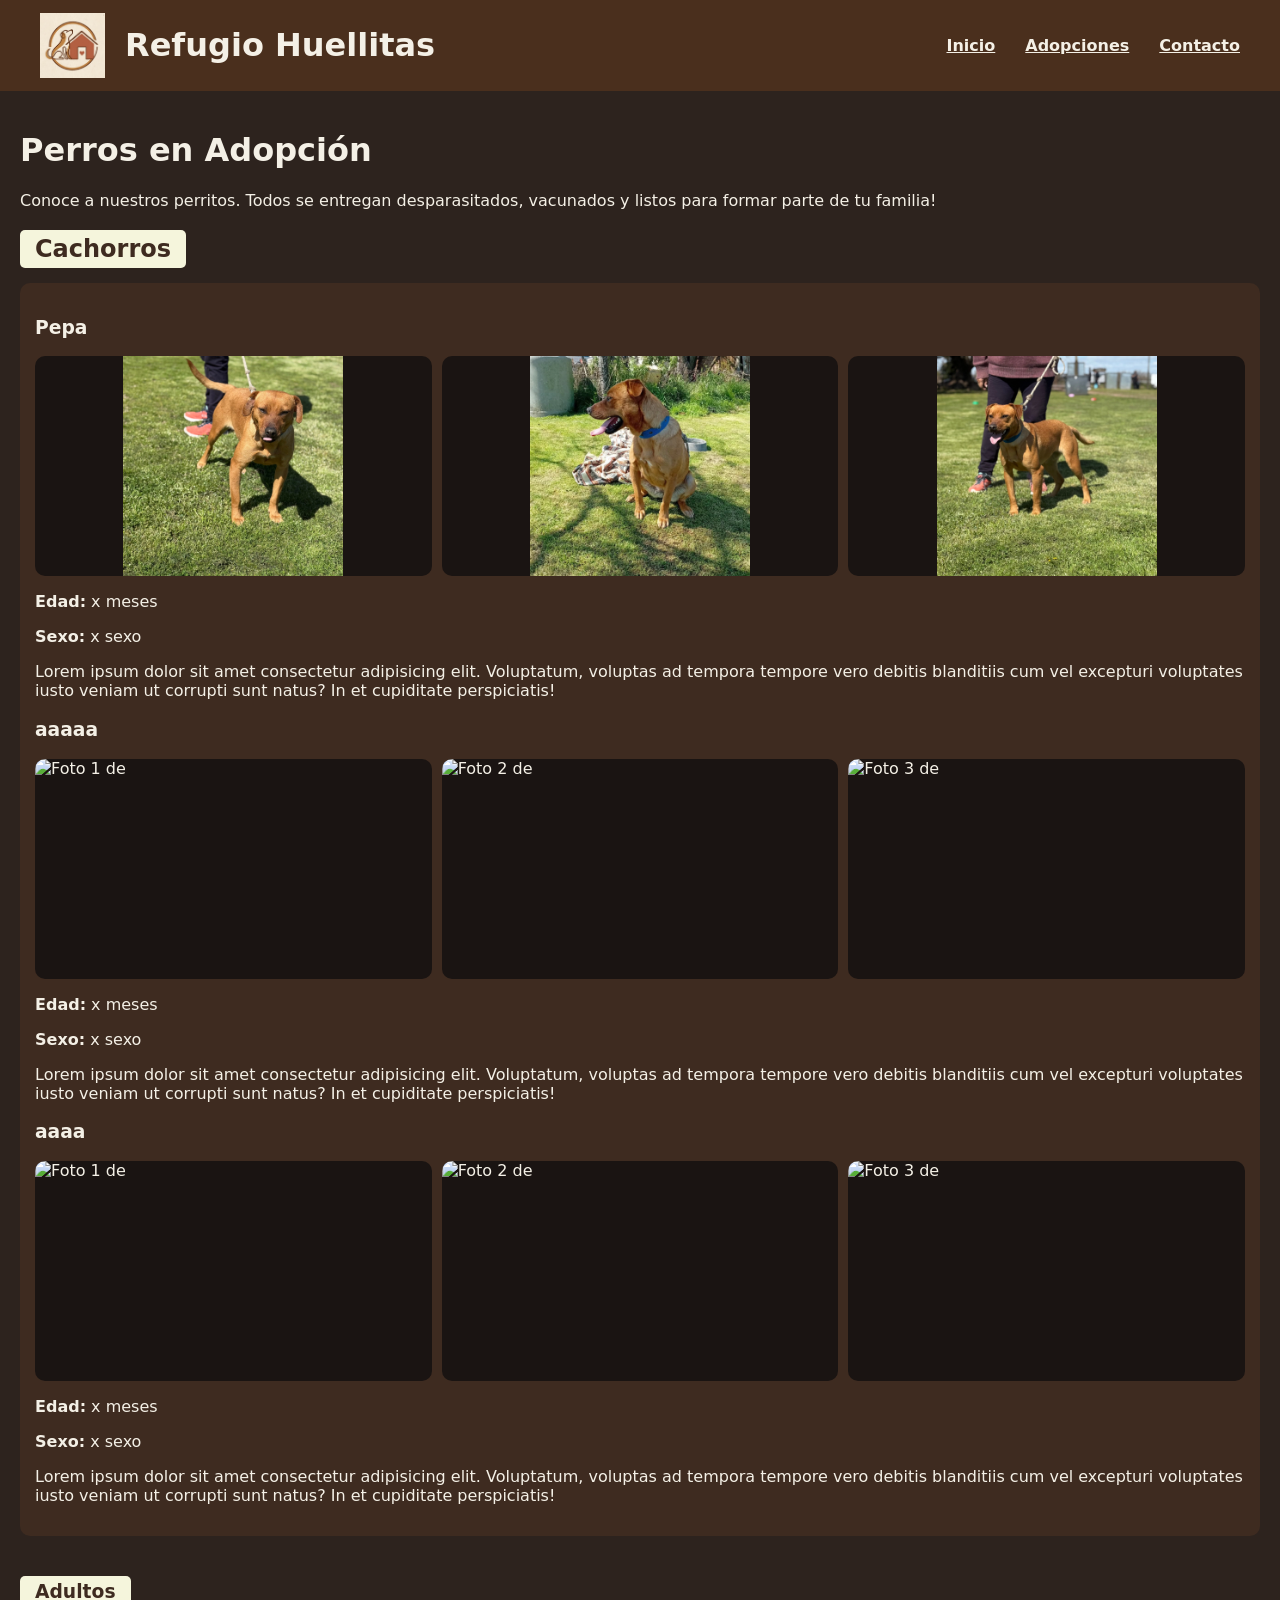
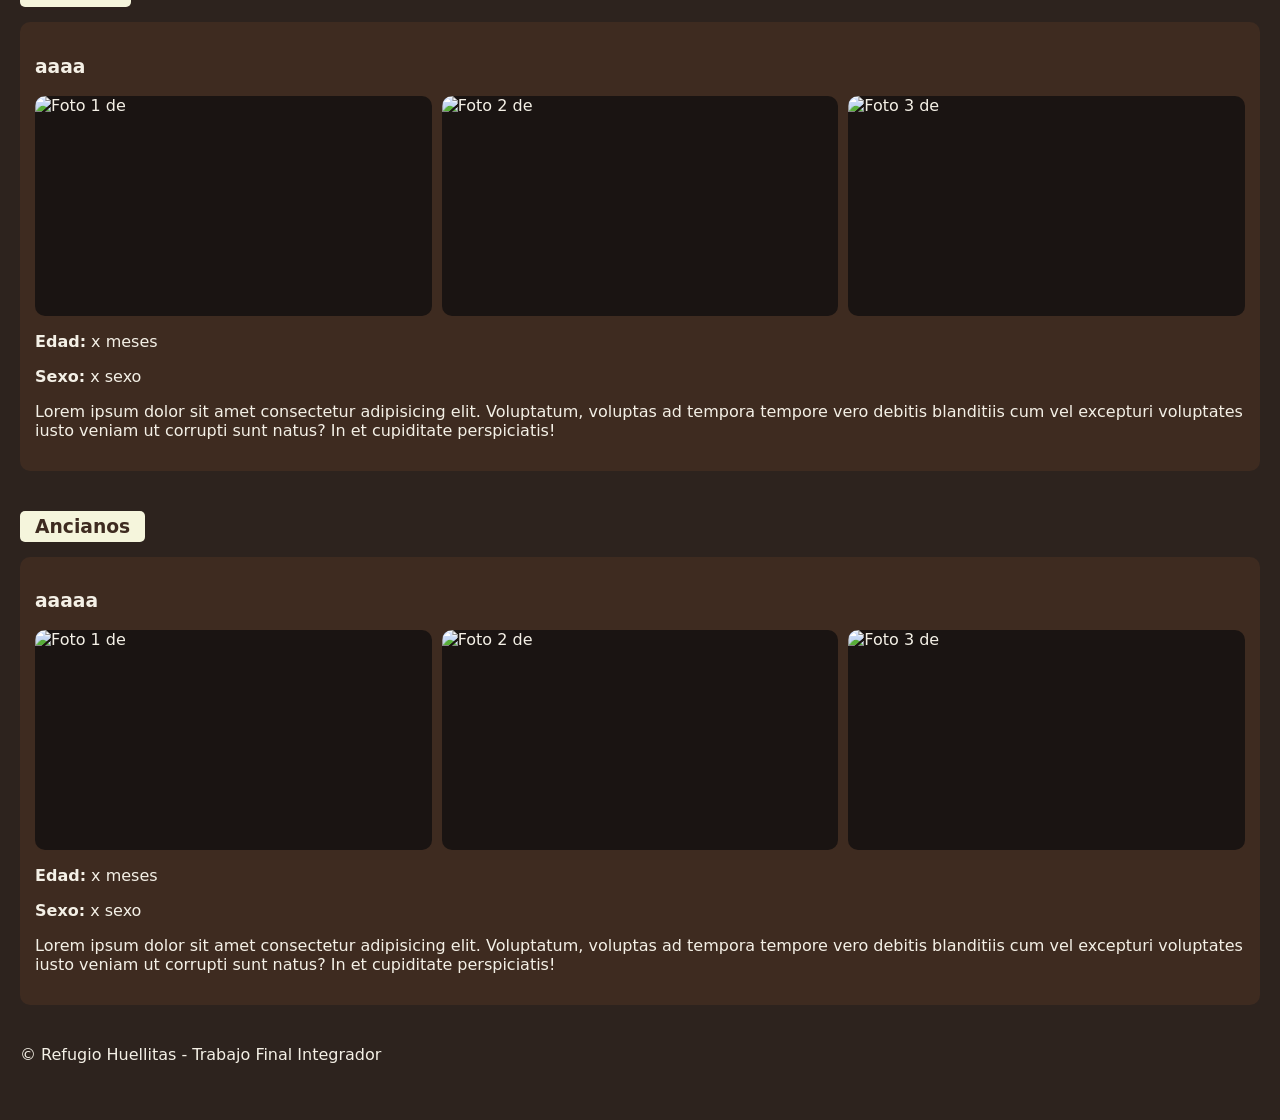
==== adopciones.html @ 2aa2c8d9 "css ajustes css en adopciones" ====
<!DOCTYPE html>
<html lang="es">
<head>
  <meta charset="UTF-8">
  <meta name="viewport" content="width=device-width, initial-scale=1.0">
  <title>Refugio Huellitas - Adopciones</title>
  <link rel="stylesheet" href="CSS/estilos.css">
</head>
<body>

  <header class="header-principal">
    <div class="logo">
      <img src="Imagenes/logo-perro.jpg" alt="" class="logo-img">
      <h1>Refugio Huellitas</h1>
    </div>
    <nav class="menu-navegacion">
      <ul>
        <li><a href="index.html">Inicio</a></li>
        <li><a href="adopciones.html" class="activo">Adopciones</a></li>
        <li><a href="contacto.html">Contacto</a></li>
      </ul>
    </nav>
  </header>
  
  
<main class="contenedor-adopciones">
  <h1>Perros en Adopción</h1>
  <p>Conoce a nuestros perritos. Todos se entregan desparasitados, vacunados y listos para formar parte de tu familia!</p>

    <section class="cat-adopcion">
      <h2 class="titulo-categoria"> Cachorros </h2>
      
      <div class="grilla-perros">
        <article class="columna-card">
          <h3> Pepa </h3>
          <div class="galeria-perro">
            <img src="Imagenes/pepa1.webp" alt="Foto 1 de pepa">
            <img src="Imagenes/pepa2.webp" alt="Foto 2 de pepa">
            <img src="Imagenes/pepa4.webp" alt="Foto 3 de pepa">
          </div>
          <p><strong>Edad:</strong> x meses</p>
          <p><strong>Sexo:</strong> x sexo</p>
          <p>Lorem ipsum dolor sit amet consectetur adipisicing elit. Voluptatum, voluptas ad tempora tempore vero debitis blanditiis cum vel excepturi voluptates iusto veniam ut corrupti sunt natus? In et cupiditate perspiciatis!</p>
        </article>

        <article class="columna-card">
          <h3> aaaaa </h3>
          <div class="galeria-perro">
            <img src="Imagenes/" alt="Foto 1 de ">
            <img src="Imagenes/" alt="Foto 2 de ">
            <img src="Imagenes/" alt="Foto 3 de ">
          </div>
          <p><strong>Edad:</strong> x meses</p>
          <p><strong>Sexo:</strong> x sexo</p>
          <p>Lorem ipsum dolor sit amet consectetur adipisicing elit. Voluptatum, voluptas ad tempora tempore vero debitis blanditiis cum vel excepturi voluptates iusto veniam ut corrupti sunt natus? In et cupiditate perspiciatis!</p>
        </article>

        <article class="columna-card">
          <h3> aaaa </h3>
          <div class="galeria-perro">
            <img src="Imagenes/" alt="Foto 1 de ">
            <img src="Imagenes/" alt="Foto 2 de ">
            <img src="Imagenes/" alt="Foto 3 de ">
          </div>
          <p><strong>Edad:</strong> x meses</p>
          <p><strong>Sexo:</strong> x sexo</p>
          <p>Lorem ipsum dolor sit amet consectetur adipisicing elit. Voluptatum, voluptas ad tempora tempore vero debitis blanditiis cum vel excepturi voluptates iusto veniam ut corrupti sunt natus? In et cupiditate perspiciatis!</p>
        </article>

      
      </div>
    </section>

    <section class="cat-adopcion">
      <h3 class="titulo-categoria"> Adultos </h3>
    
      <div class="grilla-perros">
        <article class="columna-card">
          <h3> aaaa </h3>
          <div class="galeria-perro">
            <img src="Imagenes/" alt="Foto 1 de ">
            <img src="Imagenes/" alt="Foto 2 de ">
            <img src="Imagenes/" alt="Foto 3 de ">
          </div>
          <p><strong>Edad:</strong> x meses</p>
          <p><strong>Sexo:</strong> x sexo</p>
          <p>Lorem ipsum dolor sit amet consectetur adipisicing elit. Voluptatum, voluptas ad tempora tempore vero debitis blanditiis cum vel excepturi voluptates iusto veniam ut corrupti sunt natus? In et cupiditate perspiciatis!</p>
        </article>
    
      </div>
    </section>
      
    <section class="cat-adopcion">
      <h3 class="titulo-categoria"> Ancianos </h3>
      
      <div class="grilla-perros">
      <article class="columna-card">
          <h3> aaaaa </h3>
          <div class="galeria-perro">
            <img src="Imagenes/" alt="Foto 1 de">
            <img src="Imagenes/" alt="Foto 2 de">
            <img src="Imagenes/" alt="Foto 3 de">
          </div>
          <p><strong>Edad:</strong> x meses</p>
          <p><strong>Sexo:</strong> x sexo</p>
          <p>Lorem ipsum dolor sit amet consectetur adipisicing elit. Voluptatum, voluptas ad tempora tempore vero debitis blanditiis cum vel excepturi voluptates iusto veniam ut corrupti sunt natus? In et cupiditate perspiciatis!</p>
        </article>
    
      </div>
    </section>
  </main>
  
  
  <footer>
    <p>&copy; Refugio Huellitas - Trabajo Final Integrador</p>
  </footer>

</body>
</html>
---- CSS/estilos.css ----
body{
    background-color:#2D231E;

    color: #F4F0E6;
    margin: 0;
    padding: 110px 20px 40px 20px;
    font-family: system-ui, -apple-system, BlinkMacSystemFont, 'Segoe UI', Roboto, Oxygen, Ubuntu, Cantarell, 'Open Sans', 'Helvetica Neue', sans-serif
}

.logo h1{
    color: #F4F0E6;
}

.header-principal {
    display: flex;
    justify-content: space-between;
    align-items: center;
    padding: 5px 40px;
    background-color: #4A2F1D;
    position: fixed;
    top: 0;
    left: 0;
    z-index: 1000;
    width: 100%;
    box-sizing: border-box;
}

.menu-navegacion ul{
    list-style: none;
    display: flex;
    gap: 30px;
    margin: 0;
    padding: 0;
}

.menu-navegacion ul li a {
    text-decoration-style: underline;
    color: #F4F0E6;
    font-weight: bold;
}

.logo{
    display: flex;
    align-items: center;
    gap: 20px;
}

.logo-img {
    width: 65px;
    height: 65px;
    object-fit: cover;
}

/* css adopciones */

.cat-adopcion {
    margin-bottom: 40px;
}

.titulo-categoria {
    background-color: beige;
    color: #3E2B20;
    width: fit-content; 
    padding: 5px 15px;
    border-radius: 5px;
    margin-bottom: 15px;
}
/* grilla completa para cada categoria de perros (cachorro, adulto, anciano) */
.grilla-perros {
    flex: auto;
    background-color: #3E2B20;
    padding: 15px;
    border-radius: 10px;
}

/* flexbox para cada section de perros */
.galeria-perro {
    display: flex;
    flex-direction: row; 
    gap: 10px;           
    margin-top: 12px;
    margin-bottom: 12px;  
}
/* ajustes para las imagenes del flexbox*/
.galeria-perro img {
    flex: 1;
    width: 100%;
    height: 220px;          
    object-fit: contain;    
    background-color: #1A1412; 
    border-radius: 10px;
}
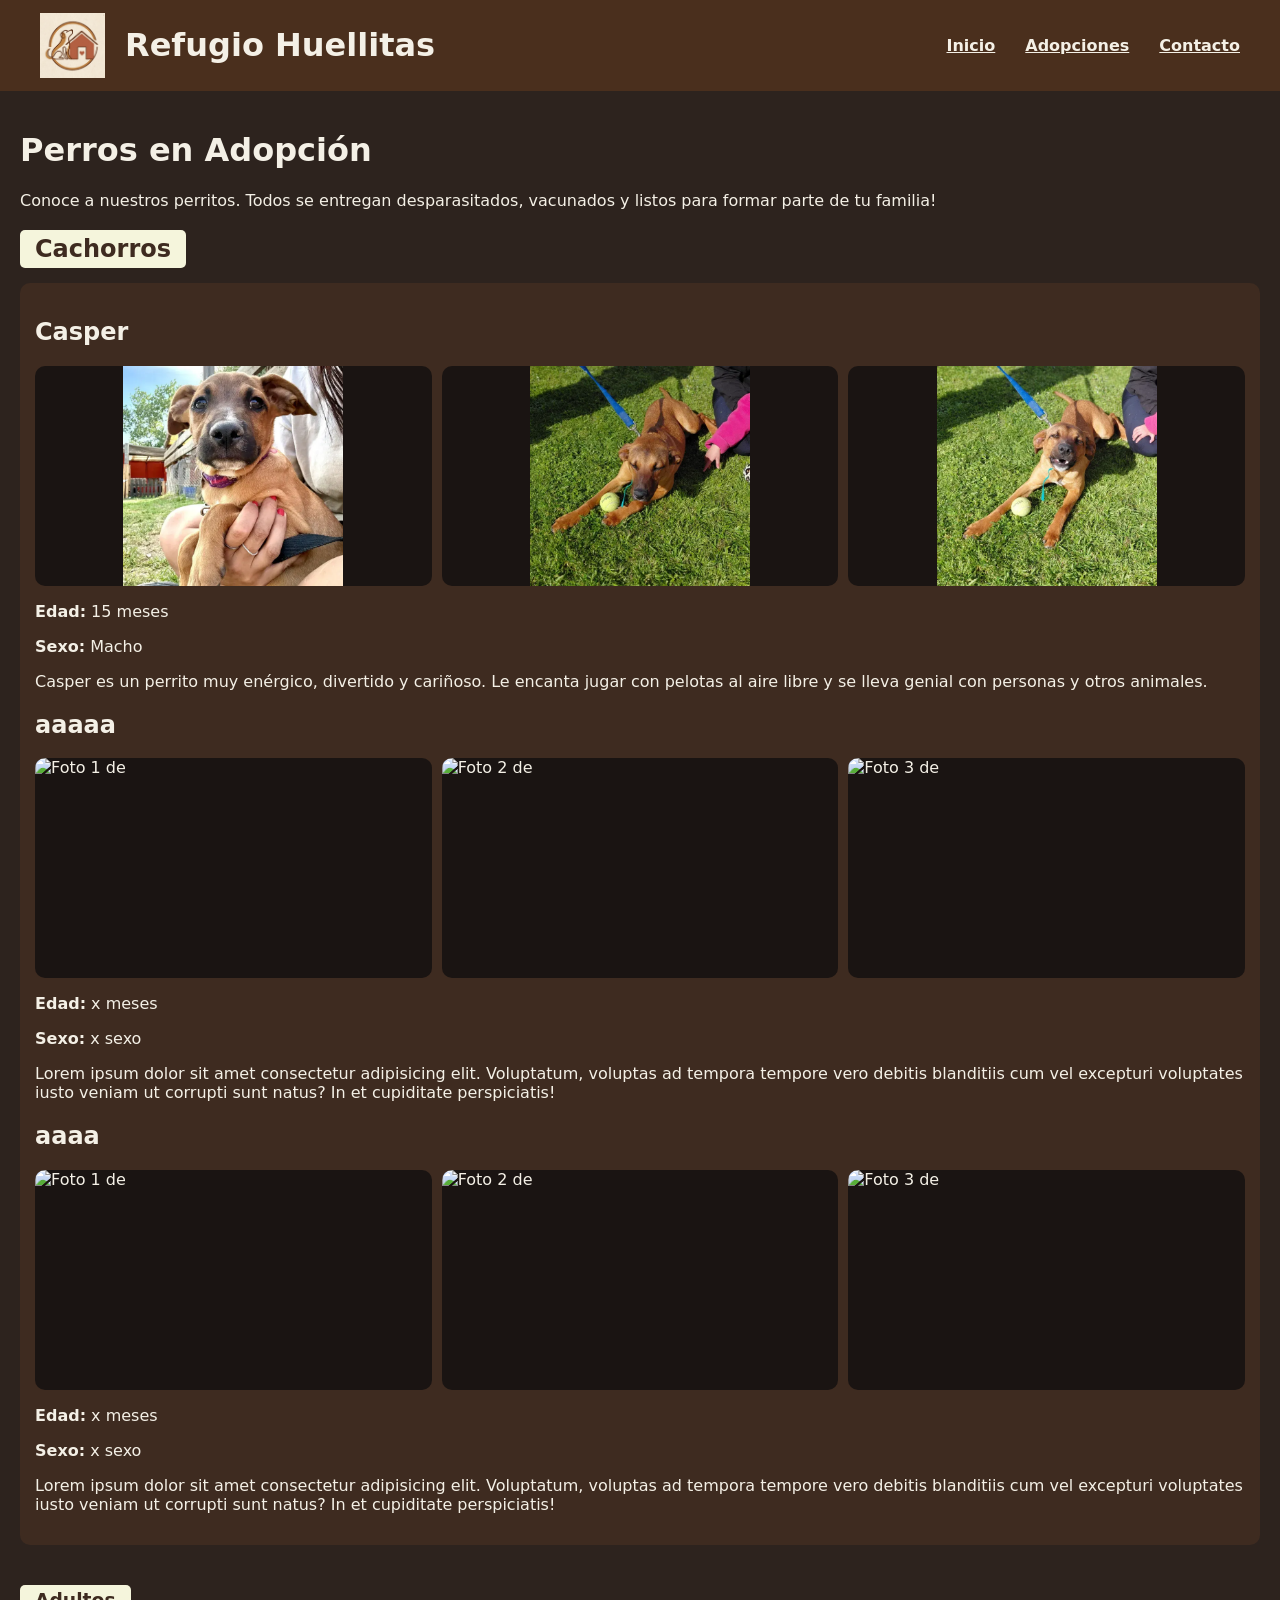
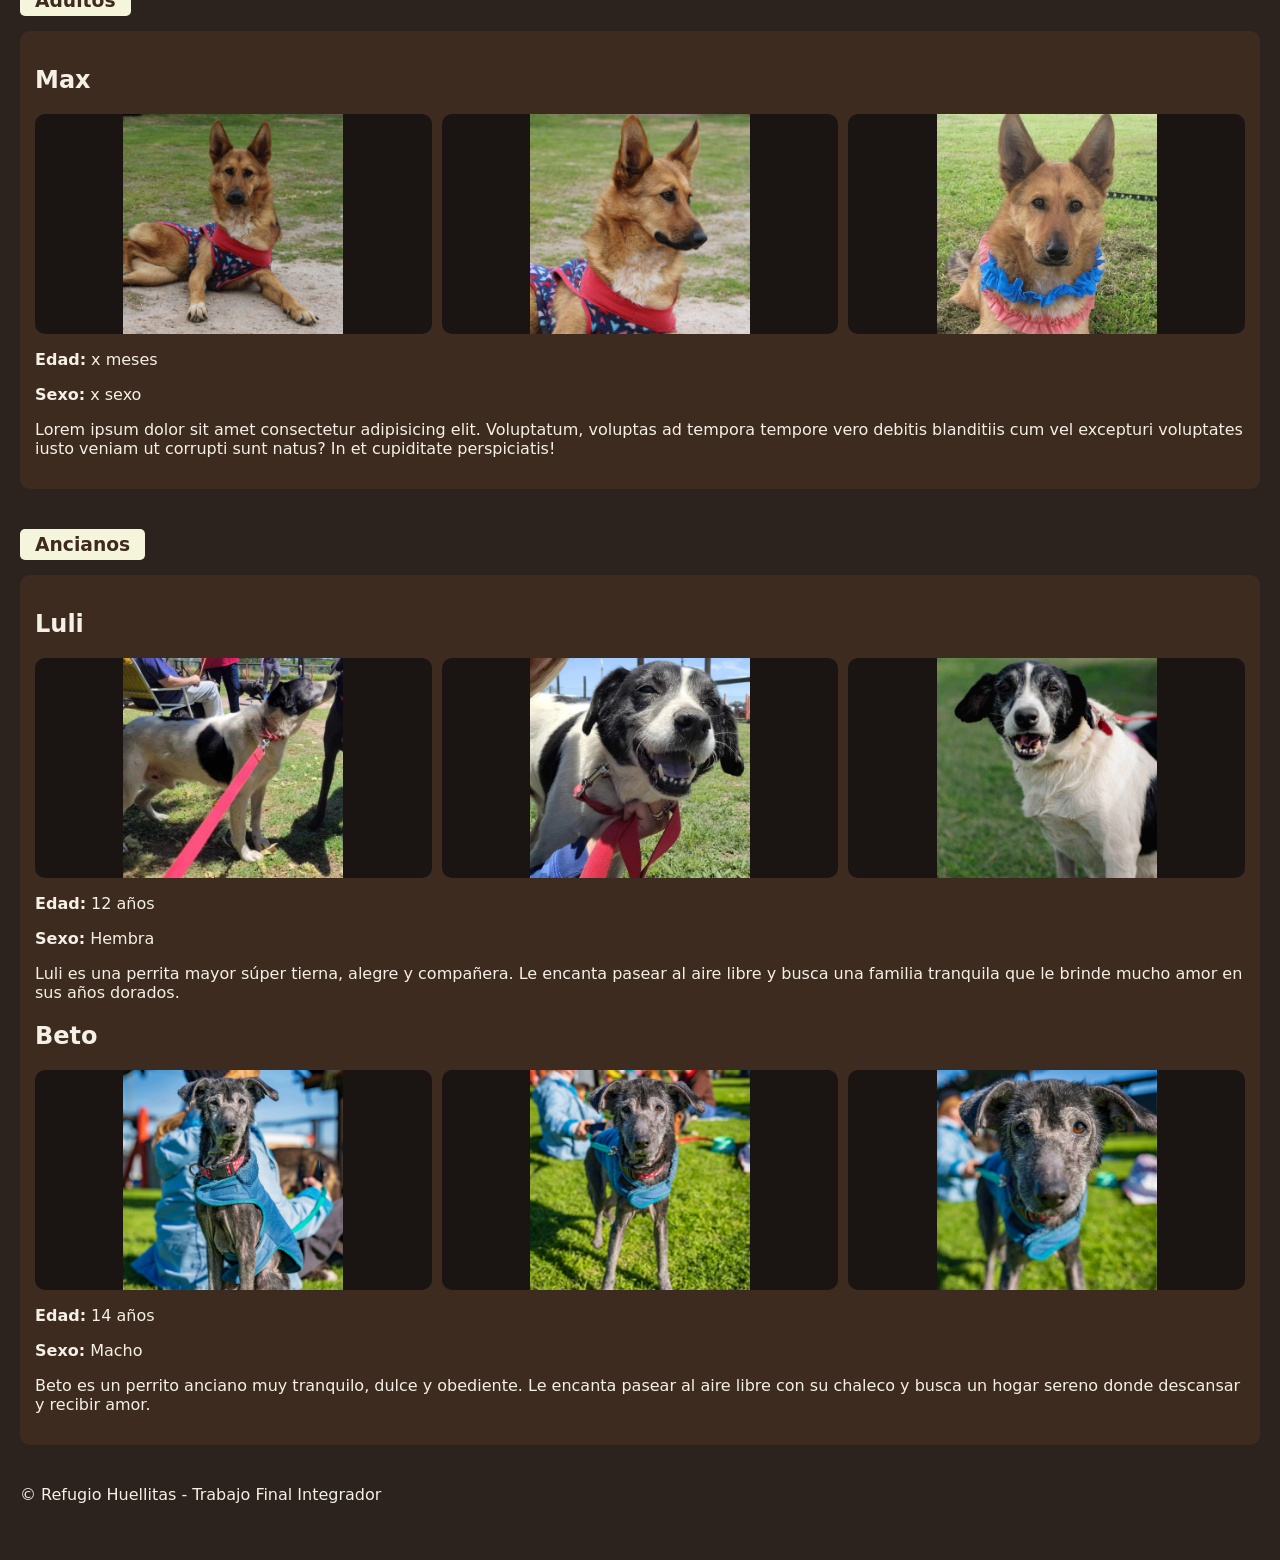
==== commit dd49db42: "adopciones avance en la descripcion de los perritos" ====
--- a/adopciones.html
+++ b/adopciones.html
@@ -32,19 +32,19 @@
       
       <div class="grilla-perros">
         <article class="columna-card">
-          <h3> Pepa </h3>
+          <h2> Casper </h2>
           <div class="galeria-perro">
-            <img src="Imagenes/pepa1.webp" alt="Foto 1 de pepa">
-            <img src="Imagenes/pepa2.webp" alt="Foto 2 de pepa">
-            <img src="Imagenes/pepa4.webp" alt="Foto 3 de pepa">
+            <img src="Imagenes/casper3.webp" alt="Foto 1 de casper">
+            <img src="Imagenes/casper2.webp" alt="Foto 2 de casper">
+            <img src="Imagenes/casper1.webp" alt="Foto 3 de casper">
           </div>
-          <p><strong>Edad:</strong> x meses</p>
-          <p><strong>Sexo:</strong> x sexo</p>
-          <p>Lorem ipsum dolor sit amet consectetur adipisicing elit. Voluptatum, voluptas ad tempora tempore vero debitis blanditiis cum vel excepturi voluptates iusto veniam ut corrupti sunt natus? In et cupiditate perspiciatis!</p>
+          <p><strong>Edad:</strong> 15 meses </p>
+          <p><strong>Sexo:</strong> Macho </p>
+          <p>Casper es un perrito muy enérgico, divertido y cariñoso. Le encanta jugar con pelotas al aire libre y se lleva genial con personas y otros animales.</p>
         </article>
 
         <article class="columna-card">
-          <h3> aaaaa </h3>
+          <h2> aaaaa </h2>
           <div class="galeria-perro">
             <img src="Imagenes/" alt="Foto 1 de ">
             <img src="Imagenes/" alt="Foto 2 de ">
@@ -56,7 +56,7 @@
         </article>
 
         <article class="columna-card">
-          <h3> aaaa </h3>
+          <h2> aaaa </h2>
           <div class="galeria-perro">
             <img src="Imagenes/" alt="Foto 1 de ">
             <img src="Imagenes/" alt="Foto 2 de ">
@@ -76,11 +76,11 @@
     
       <div class="grilla-perros">
         <article class="columna-card">
-          <h3> aaaa </h3>
+          <h2> Max </h2>
           <div class="galeria-perro">
-            <img src="Imagenes/" alt="Foto 1 de ">
-            <img src="Imagenes/" alt="Foto 2 de ">
-            <img src="Imagenes/" alt="Foto 3 de ">
+            <img src="Imagenes/max1.webp" alt="Foto 1 de max ">
+            <img src="Imagenes/max2.webp" alt="Foto 2 de max ">
+            <img src="Imagenes/max3.webp" alt="Foto 3 de max">
           </div>
           <p><strong>Edad:</strong> x meses</p>
           <p><strong>Sexo:</strong> x sexo</p>
@@ -94,17 +94,32 @@
       <h3 class="titulo-categoria"> Ancianos </h3>
       
       <div class="grilla-perros">
-      <article class="columna-card">
-          <h3> aaaaa </h3>
+      
+        <article class="columna-card">
+          <h2> Luli </h2>
           <div class="galeria-perro">
-            <img src="Imagenes/" alt="Foto 1 de">
-            <img src="Imagenes/" alt="Foto 2 de">
-            <img src="Imagenes/" alt="Foto 3 de">
+            <img src="Imagenes/luli1.webp" alt="Foto 1 de luli">
+            <img src="Imagenes/luli2.webp" alt="Foto 2 de luli">
+            <img src="Imagenes/luli3.webp" alt="Foto 3 de luli">
           </div>
-          <p><strong>Edad:</strong> x meses</p>
-          <p><strong>Sexo:</strong> x sexo</p>
-          <p>Lorem ipsum dolor sit amet consectetur adipisicing elit. Voluptatum, voluptas ad tempora tempore vero debitis blanditiis cum vel excepturi voluptates iusto veniam ut corrupti sunt natus? In et cupiditate perspiciatis!</p>
+          <p><strong>Edad:</strong> 12 años</p>
+          <p><strong>Sexo:</strong> Hembra</p>
+          <p>Luli es una perrita mayor súper tierna, alegre y compañera. Le encanta pasear al aire libre y busca una familia tranquila que le brinde mucho amor en sus años dorados.</p>
         </article>
+      
+        <article class="columna-card">
+          <h2> Beto </h2>
+          <div class="galeria-perro">
+            <img src="Imagenes/beto1.webp" alt="Foto 1 de beto">
+            <img src="Imagenes/beto2.webp" alt="Foto 2 de beto">
+            <img src="Imagenes/beto3.webp" alt="Foto 3 de beto">
+          </div>
+          <p><strong>Edad:</strong> 14 años</p>
+          <p><strong>Sexo:</strong> Macho</p>
+          <p>Beto es un perrito anciano muy tranquilo, dulce y obediente. Le encanta pasear al aire libre con su chaleco y busca un hogar sereno donde descansar y recibir amor.</p>
+        </article>
+
+        
     
       </div>
     </section>
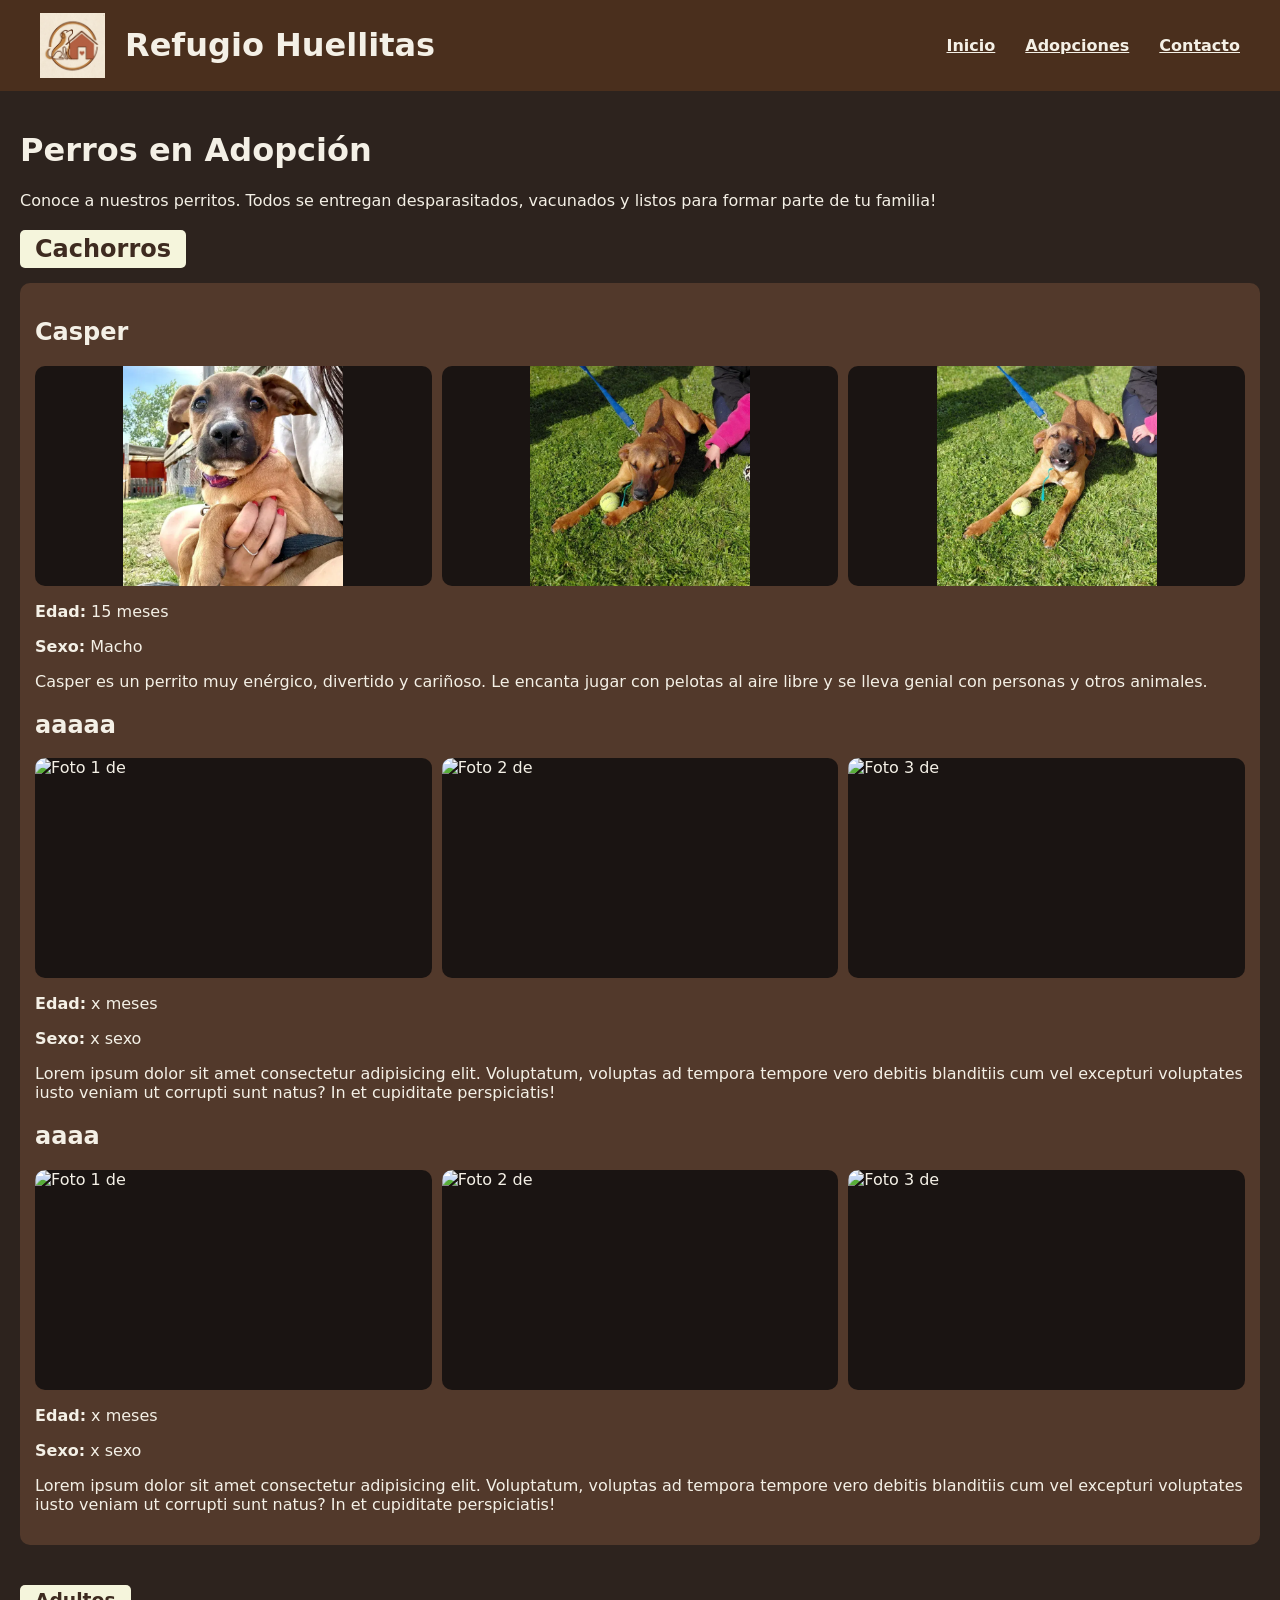
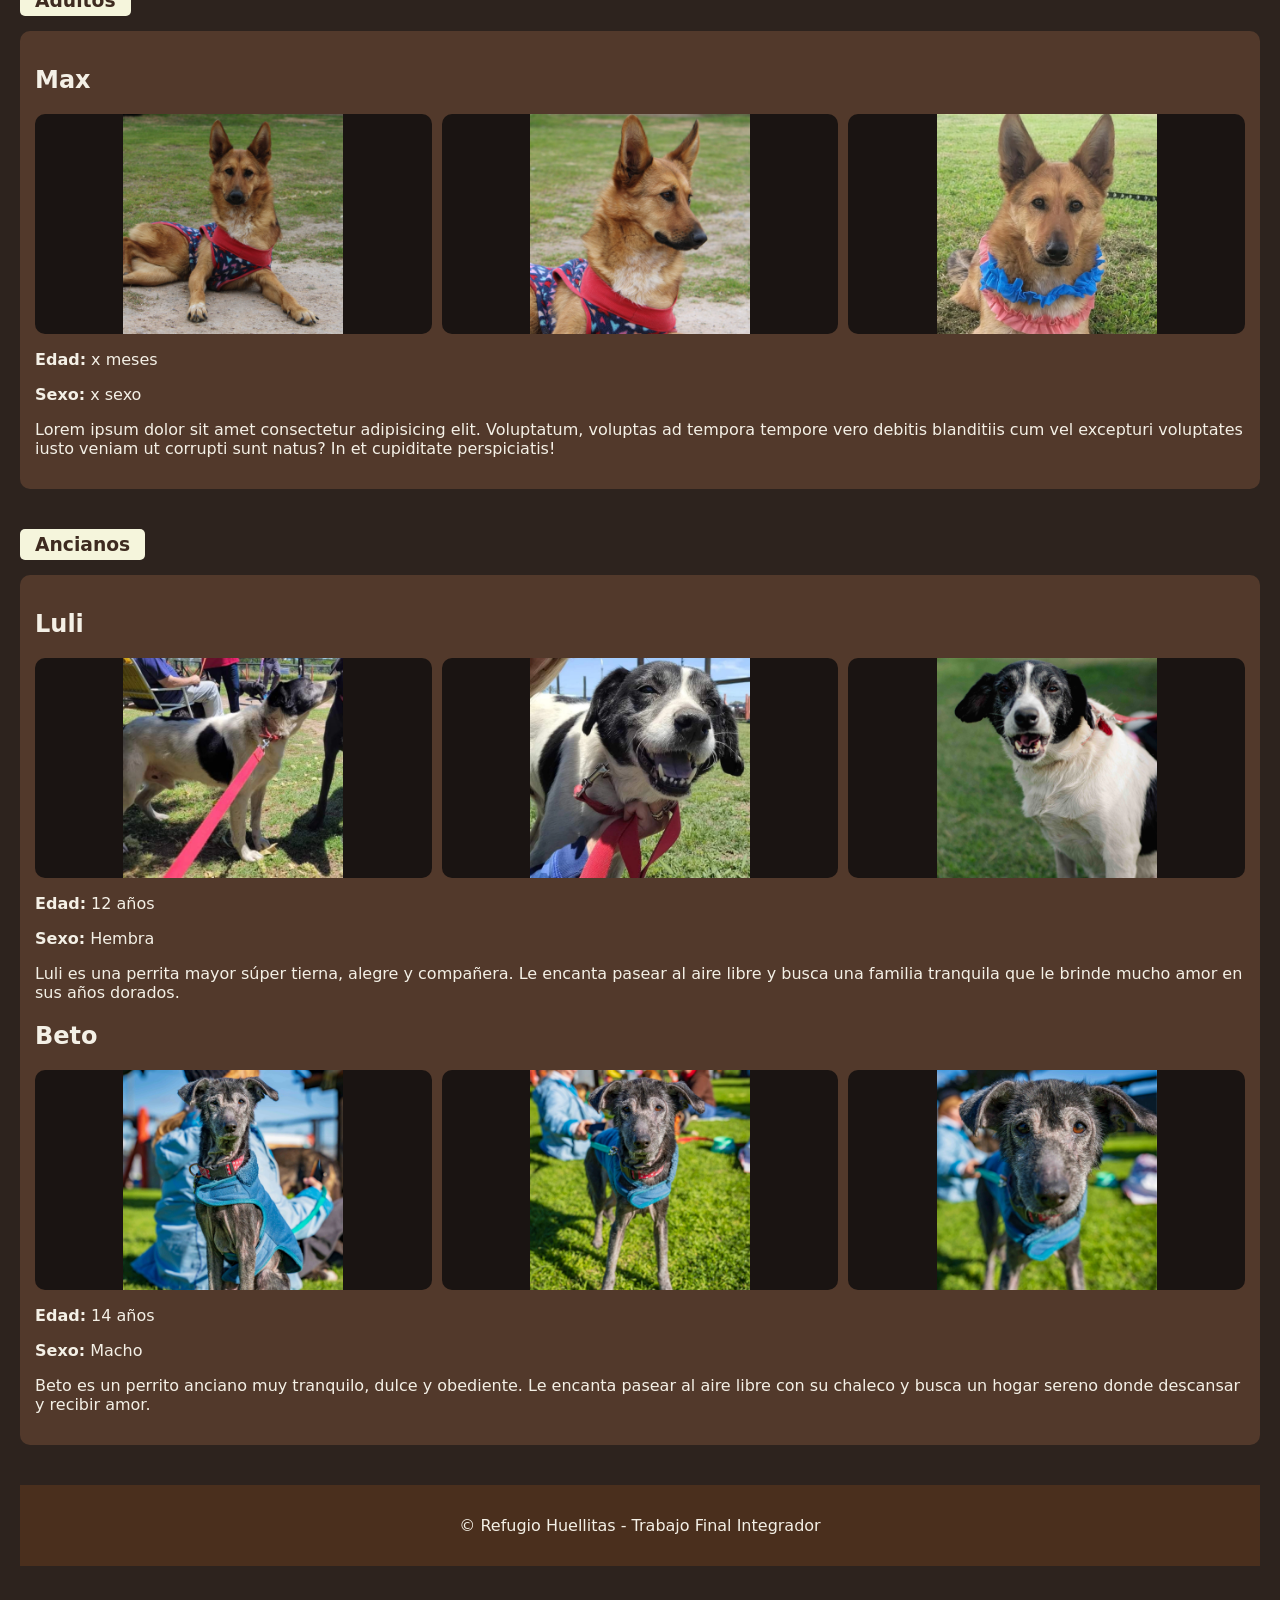
==== commit 27cb1663: "." ====
--- a/adopciones.html
+++ b/adopciones.html
@@ -23,7 +23,7 @@
   </header>
   
   
-<main class="contenedor-adopciones">
+<main class="contenido-principal">
   <h1>Perros en Adopción</h1>
   <p>Conoce a nuestros perritos. Todos se entregan desparasitados, vacunados y listos para formar parte de tu familia!</p>
 
--- a/CSS/estilos.css
+++ b/CSS/estilos.css
@@ -68,7 +68,7 @@
 /* grilla completa para cada categoria de perros (cachorro, adulto, anciano) */
 .grilla-perros {
     flex: auto;
-    background-color: #3E2B20;
+    background-color: #52392b;
     padding: 15px;
     border-radius: 10px;
 }
@@ -89,4 +89,104 @@
     object-fit: contain;    
     background-color: #1A1412; 
     border-radius: 10px;
-}+}
+
+/* carrusel de imagenes /////////////////////////////////////// */
+.seccion-carrusel {
+    text-align: center;
+    margin-top: 100px;
+}
+
+.carrusel-contenedor {
+    max-width: 650px;
+    height: 400px;
+    margin: 20px auto;
+    border-radius: 12px;
+    overflow: hidden;
+}
+
+.carrusel-contenedor img {
+    width: 100%;
+    height: 100%;
+    object-fit: cover;
+}
+
+.botones-carrusel {
+    text-align: center;
+}
+
+.btn-carrusel {
+    background-color: #C8905B;
+    color: #4A2F1D;
+    border: 3px solid #4A2F1D;
+    padding: 8px 20px;
+    font-weight: bold;
+}
+
+.btn-carrusel:hover {
+    background-color: #F4F0E6;
+}
+
+/* seccion bienvenida y descripcion del refugio ////////////////////// */
+.bienvenida h2 {
+    text-align: center;
+    color: #F4F0E6;
+    font-size: 3rem;
+    margin-bottom: 15px;
+}
+
+.bienvenida p {
+    background-color: #52392b;
+    text-align: center;
+    border-radius: 10px;
+    padding: 80px 150px;
+    max-width: 650px;
+    margin: 0 auto;
+    
+    font-size: 1.3rem;           
+    line-height: 1.6;              
+    font-weight: 500;
+}
+
+/* css de la seccion ayuda(adopta, sona, se voluntario) */
+
+.seccion-ayuda {
+    text-align: center;
+    margin: 100px;
+
+}
+
+.seccion-ayuda h2 {
+    margin-bottom: 100px;
+}
+
+.grilla-ayuda {
+  display: flex;
+    gap: 25px;
+    flex-wrap: wrap;
+}
+
+.card-ayuda {
+    flex: 1 1;
+    background-color: #3E2B20;
+    padding: 20px;
+    border-radius: 10px;
+    box-sizing: border-box; 
+    display: flex;
+    flex-direction: column;
+}
+
+.card-ayuda h3 {
+    margin-top: 0;
+    font-size: 1.3rem; 
+}
+
+/* footer del mismo color que el header para dar una mejor estetica visual */
+footer {
+    background-color: #4A2F1D; 
+    color: #F4F0E6;          
+    text-align: center;
+    padding: 15px 20px;
+    margin-top: 40px;       
+    box-sizing: border-box;
+}
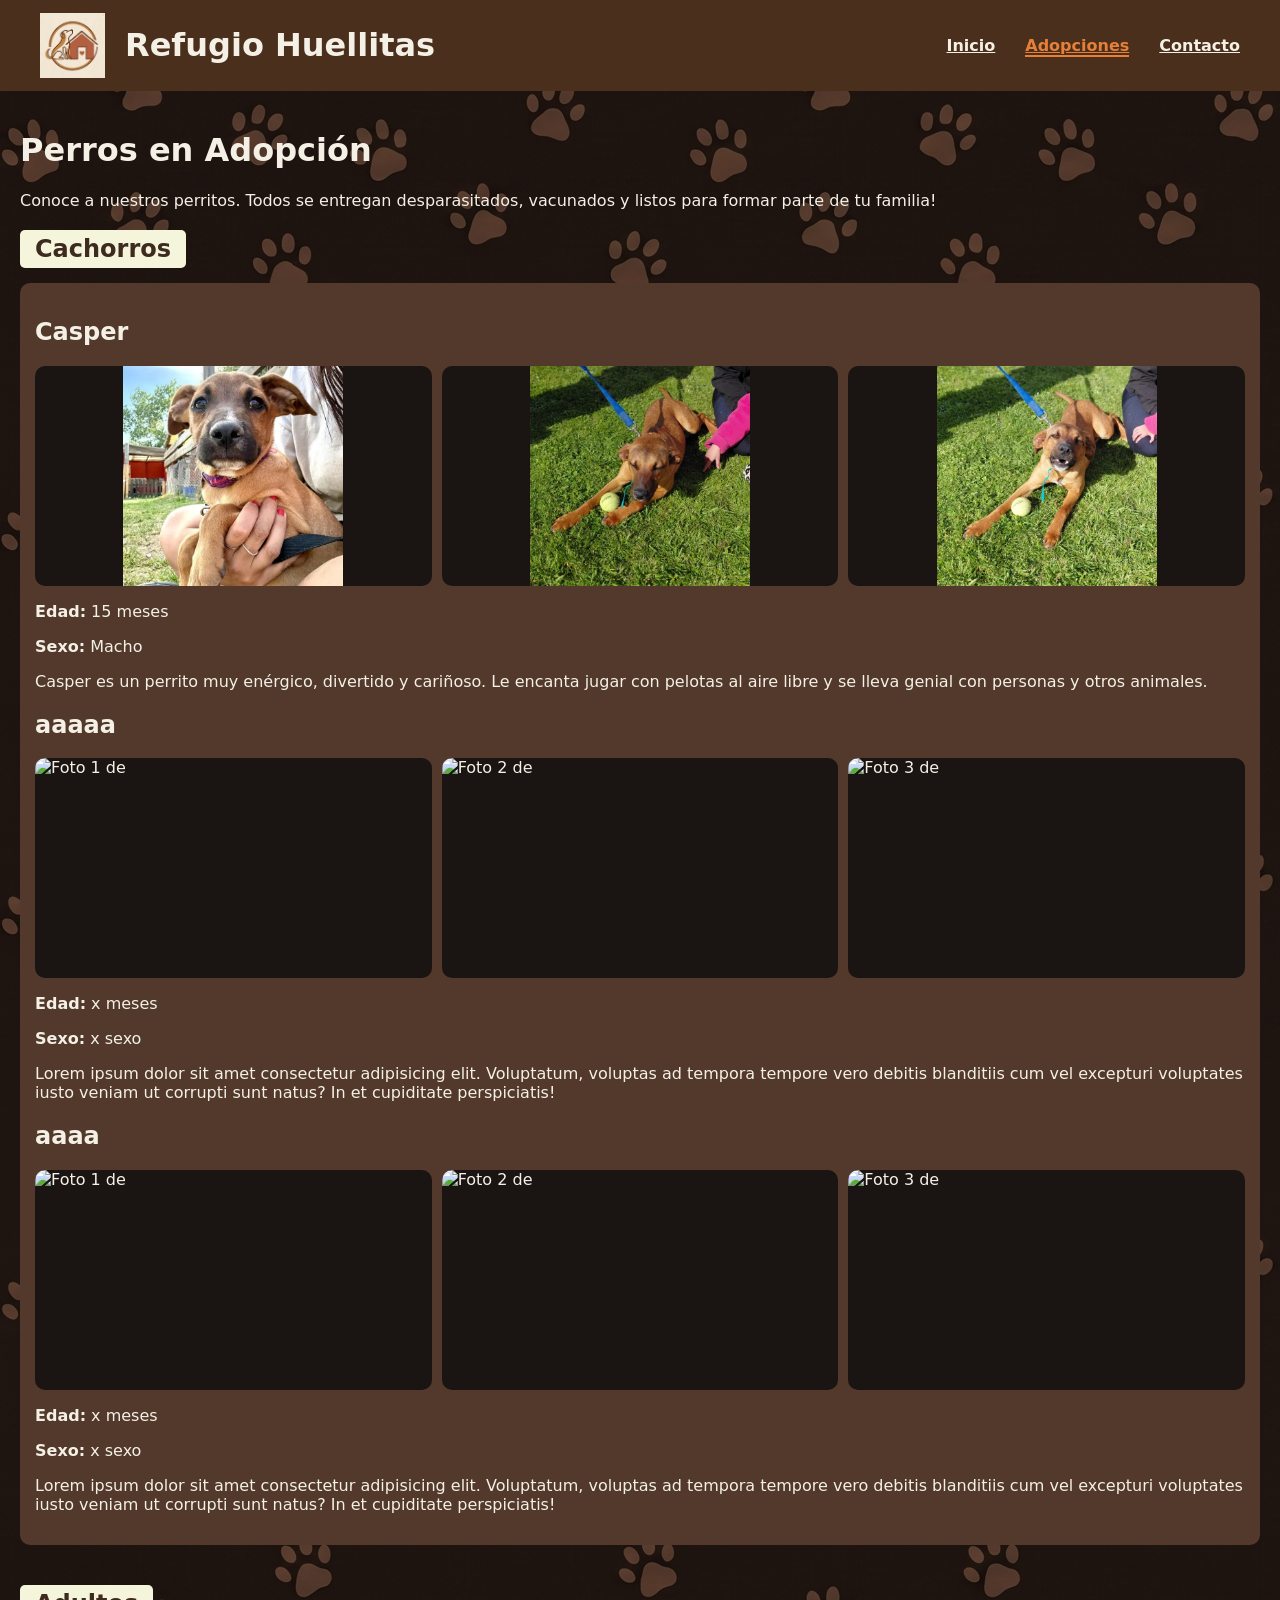
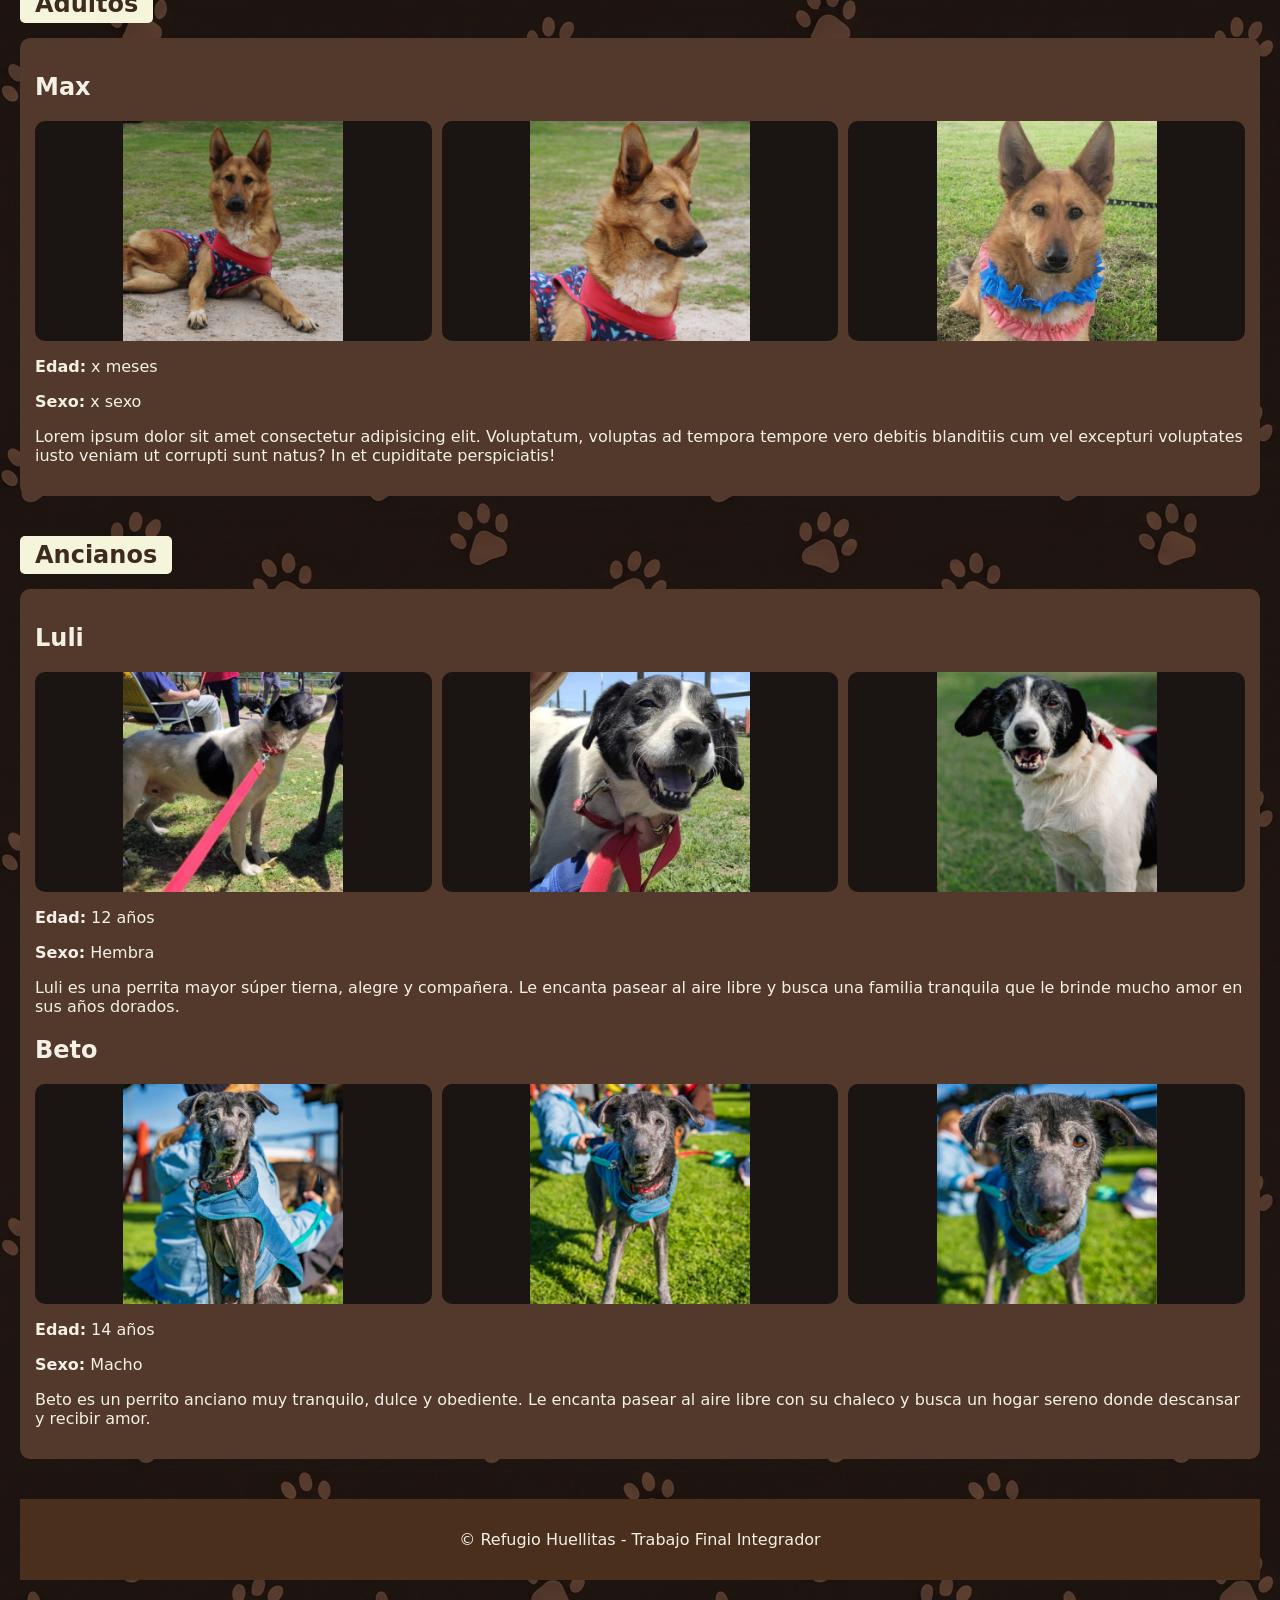
==== commit 3ae1deab: "Correciones Hice los botones de las tarjetas del apartado de Inicio, también modifique el css del me" ====
--- a/adopciones.html
+++ b/adopciones.html
@@ -72,7 +72,7 @@
     </section>
 
     <section class="cat-adopcion">
-      <h3 class="titulo-categoria"> Adultos </h3>
+      <h2 class="titulo-categoria"> Adultos </h2>
     
       <div class="grilla-perros">
         <article class="columna-card">
@@ -91,7 +91,7 @@
     </section>
       
     <section class="cat-adopcion">
-      <h3 class="titulo-categoria"> Ancianos </h3>
+      <h2 class="titulo-categoria"> Ancianos </h2>
       
       <div class="grilla-perros">
       
--- a/CSS/estilos.css
+++ b/CSS/estilos.css
@@ -1,6 +1,5 @@
 body{
-    background-color:#2D231E;
-
+    background-image: url('../Imagenes/fondo-patitas.jpg');
     color: #F4F0E6;
     margin: 0;
     padding: 110px 20px 40px 20px;
@@ -37,6 +36,11 @@
     text-decoration-style: underline;
     color: #F4F0E6;
     font-weight: bold;
+}
+
+.menu-navegacion a.activo {
+    color: #e77f39;
+    border-bottom: 2px solid; 
 }
 
 .logo{
@@ -115,15 +119,16 @@
     text-align: center;
 }
 
-.btn-carrusel {
+.btn-carrusel, .btn-enlace {
     background-color: #C8905B;
     color: #4A2F1D;
     border: 3px solid #4A2F1D;
     padding: 8px 20px;
     font-weight: bold;
+    text-decoration: none;
 }
 
-.btn-carrusel:hover {
+.btn-carrusel:hover, .btn-enlace:hover {
     background-color: #F4F0E6;
 }
 
@@ -161,7 +166,7 @@
 }
 
 .grilla-ayuda {
-  display: flex;
+    display: flex;
     gap: 25px;
     flex-wrap: wrap;
 }
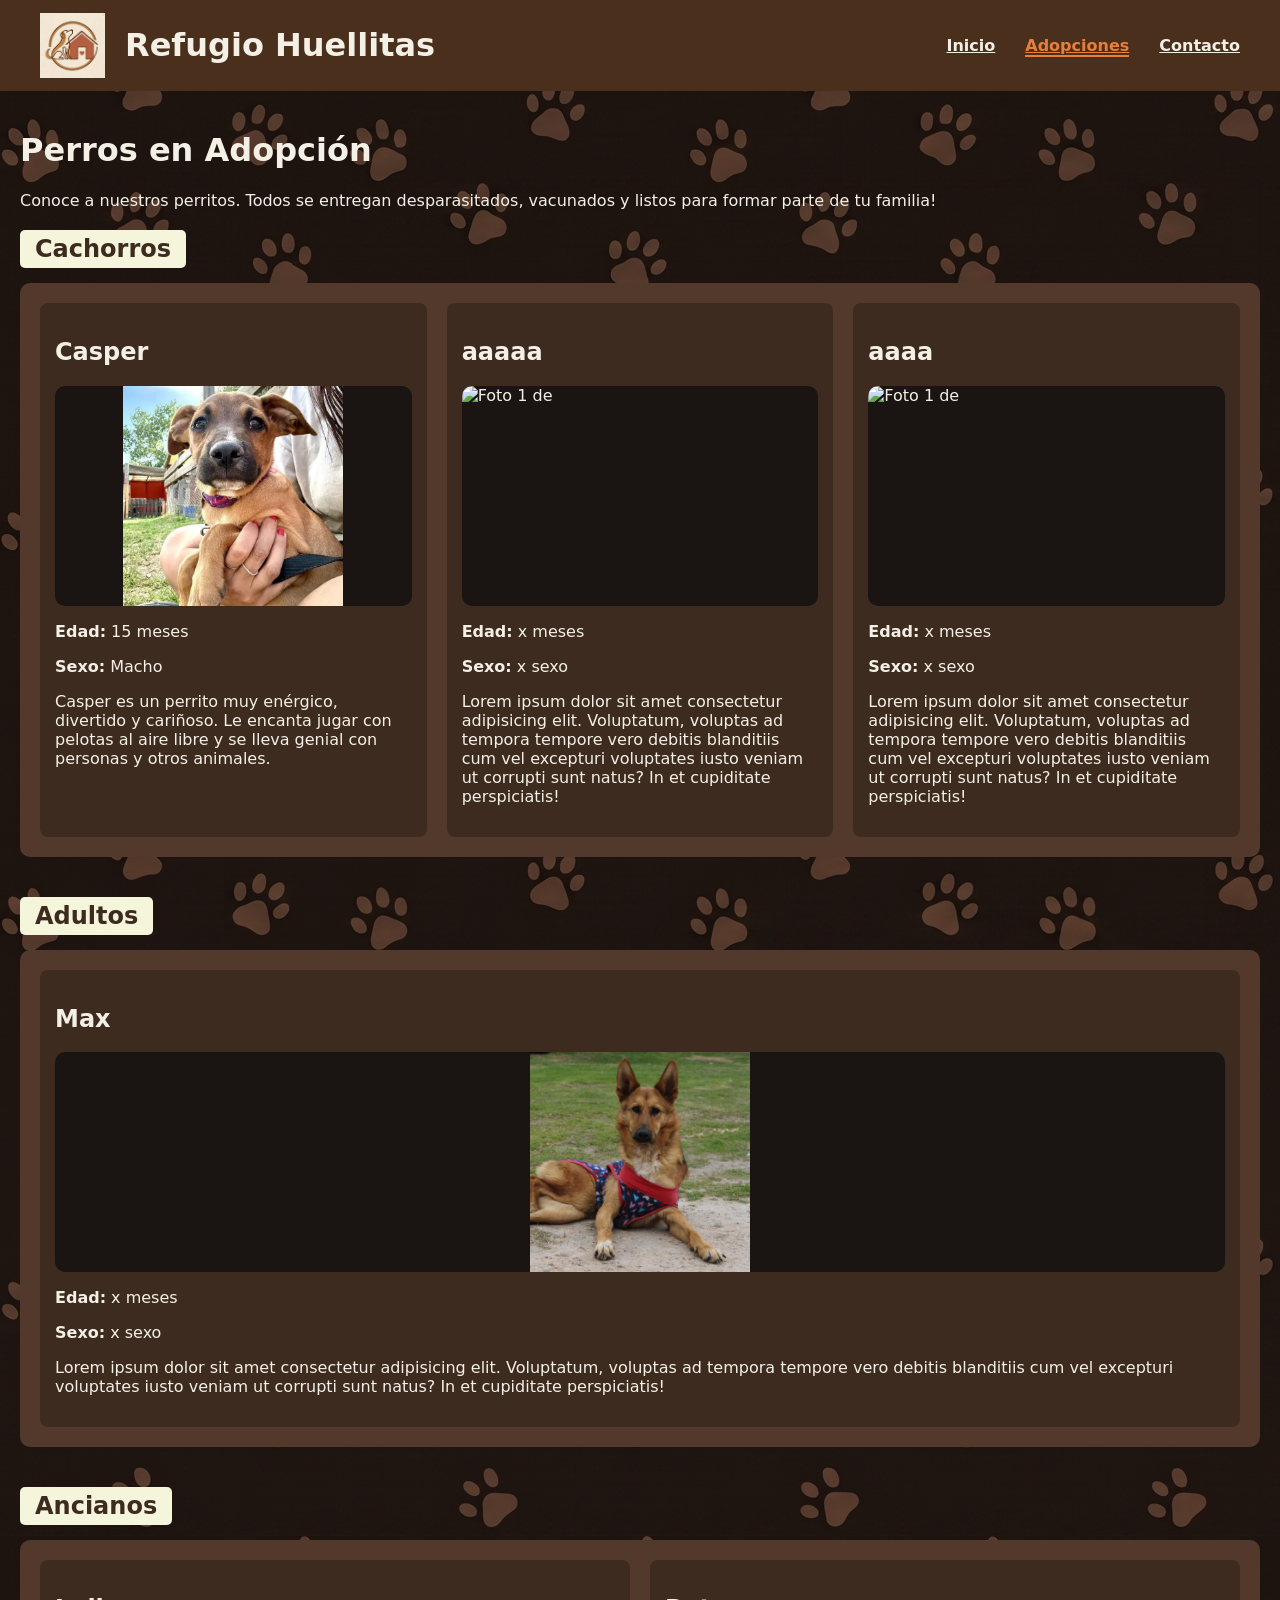
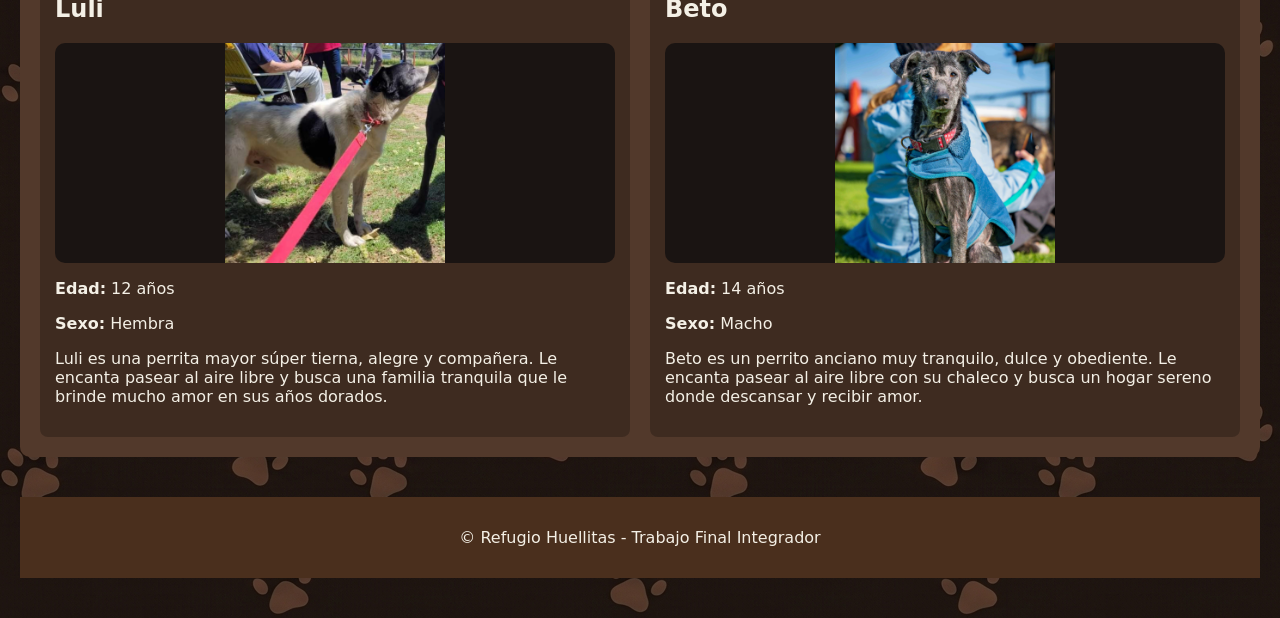
==== commit 15f84aa1: "CSS reorganizacion del codigo css, para una mejor comprension y entendimiento del grupo. tambien se " ====
--- a/adopciones.html
+++ b/adopciones.html
@@ -35,8 +35,6 @@
           <h2> Casper </h2>
           <div class="galeria-perro">
             <img src="Imagenes/casper3.webp" alt="Foto 1 de casper">
-            <img src="Imagenes/casper2.webp" alt="Foto 2 de casper">
-            <img src="Imagenes/casper1.webp" alt="Foto 3 de casper">
           </div>
           <p><strong>Edad:</strong> 15 meses </p>
           <p><strong>Sexo:</strong> Macho </p>
@@ -47,8 +45,6 @@
           <h2> aaaaa </h2>
           <div class="galeria-perro">
             <img src="Imagenes/" alt="Foto 1 de ">
-            <img src="Imagenes/" alt="Foto 2 de ">
-            <img src="Imagenes/" alt="Foto 3 de ">
           </div>
           <p><strong>Edad:</strong> x meses</p>
           <p><strong>Sexo:</strong> x sexo</p>
@@ -59,8 +55,6 @@
           <h2> aaaa </h2>
           <div class="galeria-perro">
             <img src="Imagenes/" alt="Foto 1 de ">
-            <img src="Imagenes/" alt="Foto 2 de ">
-            <img src="Imagenes/" alt="Foto 3 de ">
           </div>
           <p><strong>Edad:</strong> x meses</p>
           <p><strong>Sexo:</strong> x sexo</p>
@@ -79,8 +73,6 @@
           <h2> Max </h2>
           <div class="galeria-perro">
             <img src="Imagenes/max1.webp" alt="Foto 1 de max ">
-            <img src="Imagenes/max2.webp" alt="Foto 2 de max ">
-            <img src="Imagenes/max3.webp" alt="Foto 3 de max">
           </div>
           <p><strong>Edad:</strong> x meses</p>
           <p><strong>Sexo:</strong> x sexo</p>
@@ -99,8 +91,6 @@
           <h2> Luli </h2>
           <div class="galeria-perro">
             <img src="Imagenes/luli1.webp" alt="Foto 1 de luli">
-            <img src="Imagenes/luli2.webp" alt="Foto 2 de luli">
-            <img src="Imagenes/luli3.webp" alt="Foto 3 de luli">
           </div>
           <p><strong>Edad:</strong> 12 años</p>
           <p><strong>Sexo:</strong> Hembra</p>
@@ -111,8 +101,6 @@
           <h2> Beto </h2>
           <div class="galeria-perro">
             <img src="Imagenes/beto1.webp" alt="Foto 1 de beto">
-            <img src="Imagenes/beto2.webp" alt="Foto 2 de beto">
-            <img src="Imagenes/beto3.webp" alt="Foto 3 de beto">
           </div>
           <p><strong>Edad:</strong> 14 años</p>
           <p><strong>Sexo:</strong> Macho</p>
--- a/CSS/estilos.css
+++ b/CSS/estilos.css
@@ -1,3 +1,5 @@
+/* ESTRUCTURA */
+
 body{
     background-image: url('../Imagenes/fondo-patitas.jpg');
     color: #F4F0E6;
@@ -55,8 +57,109 @@
     object-fit: cover;
 }
 
-/* css adopciones */
-
+/* footer del mismo color que el header para dar una mejor estetica visual */
+footer {
+    background-color: #4A2F1D; 
+    color: #F4F0E6;          
+    text-align: center;
+    padding: 15px 20px;
+    margin-top: 40px;       
+    box-sizing: border-box;
+}
+
+
+/*INICIO*/
+.bienvenida h2 {
+    text-align: center;
+    color: #F4F0E6;
+    font-size: 3rem;
+    margin-bottom: 15px;
+}
+
+.bienvenida p {
+    background-color: #52392b;
+    text-align: center;
+    border-radius: 10px;
+    padding: 80px 150px;
+    max-width: 650px;
+    margin: 0 auto;
+    
+    font-size: 1.3rem;           
+    line-height: 1.6;              
+    font-weight: 500;
+}
+
+/* carrusel de imagenes*/
+.seccion-carrusel {
+    text-align: center;
+    margin-top: 100px;
+}
+
+.carrusel-contenedor {
+    max-width: 650px;
+    height: 400px;
+    margin: 20px auto;
+    border-radius: 12px;
+    overflow: hidden;
+}
+
+.carrusel-contenedor img {
+    width: 100%;
+    height: 100%;
+    object-fit: cover;
+}
+
+.botones-carrusel {
+    text-align: center;
+}
+
+.btn-carrusel, .btn-enlace {
+    background-color: #C8905B;
+    color: #4A2F1D;
+    border: 3px solid #4A2F1D;
+    padding: 8px 20px;
+    font-weight: bold;
+    text-decoration: none;
+}
+
+.btn-carrusel:hover, .btn-enlace:hover {
+    background-color: #F4F0E6;
+}
+
+/* css de la seccion ayuda(adopta, sona, se voluntario) */
+.seccion-ayuda {
+    text-align: center;
+    margin: 100px;
+
+}
+
+.seccion-ayuda h2 {
+    margin-bottom: 100px;
+}
+
+.grilla-ayuda {
+    display: flex;
+    gap: 25px;
+    flex-wrap: wrap;
+}
+
+.card-ayuda {
+    flex: 1 1;
+    background-color: #3E2B20;
+    padding: 20px;
+    border-radius: 10px;
+    box-sizing: border-box; 
+    display: flex;
+    flex-direction: column;
+}
+
+.card-ayuda h3 {
+    margin-top: 0;
+    font-size: 1.3rem; 
+}
+
+
+/* ADOPCIÓN */
 .cat-adopcion {
     margin-bottom: 40px;
 }
@@ -69,12 +172,23 @@
     border-radius: 5px;
     margin-bottom: 15px;
 }
+
 /* grilla completa para cada categoria de perros (cachorro, adulto, anciano) */
 .grilla-perros {
-    flex: auto;
+    display: flex;
+    flex-wrap: wrap;
+    gap: 20px;
     background-color: #52392b;
+    padding: 20px;
+    border-radius: 10px;
+}
+
+.columna-card {
+    flex: 1 1 calc(33.333% - 20px); /* 3 columnas en escritorio */
+    background-color: #3E2B20;
     padding: 15px;
-    border-radius: 10px;
+    border-radius: 8px;
+    box-sizing: border-box;
 }
 
 /* flexbox para cada section de perros */
@@ -85,6 +199,7 @@
     margin-top: 12px;
     margin-bottom: 12px;  
 }
+
 /* ajustes para las imagenes del flexbox*/
 .galeria-perro img {
     flex: 1;
@@ -95,103 +210,81 @@
     border-radius: 10px;
 }
 
-/* carrusel de imagenes /////////////////////////////////////// */
-.seccion-carrusel {
-    text-align: center;
-    margin-top: 100px;
-}
-
-.carrusel-contenedor {
-    max-width: 650px;
-    height: 400px;
-    margin: 20px auto;
-    border-radius: 12px;
-    overflow: hidden;
-}
-
-.carrusel-contenedor img {
-    width: 100%;
-    height: 100%;
-    object-fit: cover;
-}
-
-.botones-carrusel {
-    text-align: center;
-}
-
-.btn-carrusel, .btn-enlace {
+/* FORMULARIO */
+#form-contacto {
+    max-width: 600px;
+    margin: 30px auto;
+    padding: 30px;
+    background-color: #3E2B20;
+    border: 2px solid #C8905B;
+    border-radius: 12px;   
+}
+
+.formulario {
+    display: flex;
+    flex-direction: column;
+    margin: 10px;
+}
+
+.formulario label {
+    font-weight: bold;
+    font-size: 1.1rem;
+    margin: 5px;
+}
+
+.formulario input[type="text"],.formulario input[type="email"],.formulario select {
+    width: 100%;
+    padding: 10px;
+    border: 1px solid #C8905B;
+    border-radius: 10px;
+    background-color: #52392b;
+    color: #fcfafa;
+    font-size: 1rem;
+    box-sizing: border-box;
+}
+
+/* css del boton enviar solicitud */
+.seccion-contacto button[type="submit"]{
+    width: 100%;
+    margin-top: 15px;
+    padding: 10px;
     background-color: #C8905B;
-    color: #4A2F1D;
-    border: 3px solid #4A2F1D;
-    padding: 8px 20px;
-    font-weight: bold;
-    text-decoration: none;
-}
-
-.btn-carrusel:hover, .btn-enlace:hover {
-    background-color: #F4F0E6;
-}
-
-/* seccion bienvenida y descripcion del refugio ////////////////////// */
-.bienvenida h2 {
-    text-align: center;
-    color: #F4F0E6;
-    font-size: 3rem;
+    color: #050505;
+    border: none;
+    border-radius: 10px;
+    font-weight: bold;
+    font-size: 0.9rem;
+}
+
+.mensaje-error{
+    color: red;
+}
+
+/* css del envio */
+#resumen-envio {
+    margin-top: 25px;
+}
+
+.tarjeta-resumen {
+    background-color: #3E2B20;
+    border: 2px solid #C8905B;
+    padding: 20px;
+    border-radius: 10px;
+}
+
+.tarjeta-resumen h3 {
+    color: #C8905B;
+    margin-top: 0;
     margin-bottom: 15px;
 }
 
-.bienvenida p {
-    background-color: #52392b;
-    text-align: center;
-    border-radius: 10px;
-    padding: 80px 150px;
-    max-width: 650px;
-    margin: 0 auto;
-    
-    font-size: 1.3rem;           
-    line-height: 1.6;              
-    font-weight: 500;
-}
-
-/* css de la seccion ayuda(adopta, sona, se voluntario) */
-
-.seccion-ayuda {
-    text-align: center;
-    margin: 100px;
-
-}
-
-.seccion-ayuda h2 {
-    margin-bottom: 100px;
-}
-
-.grilla-ayuda {
-    display: flex;
-    gap: 25px;
-    flex-wrap: wrap;
-}
-
-.card-ayuda {
-    flex: 1 1;
-    background-color: #3E2B20;
-    padding: 20px;
-    border-radius: 10px;
-    box-sizing: border-box; 
-    display: flex;
-    flex-direction: column;
-}
-
-.card-ayuda h3 {
-    margin-top: 0;
-    font-size: 1.3rem; 
-}
-
-/* footer del mismo color que el header para dar una mejor estetica visual */
-footer {
-    background-color: #4A2F1D; 
-    color: #F4F0E6;          
-    text-align: center;
-    padding: 15px 20px;
-    margin-top: 40px;       
-    box-sizing: border-box;
-}
+.tarjeta-resumen p {
+    margin: 8px 0;
+    color: #F4F0E6;
+}
+
+.mensaje-exito {
+    color: #A8E6CF;
+    font-weight: bold;
+    margin-top: 15px;
+}
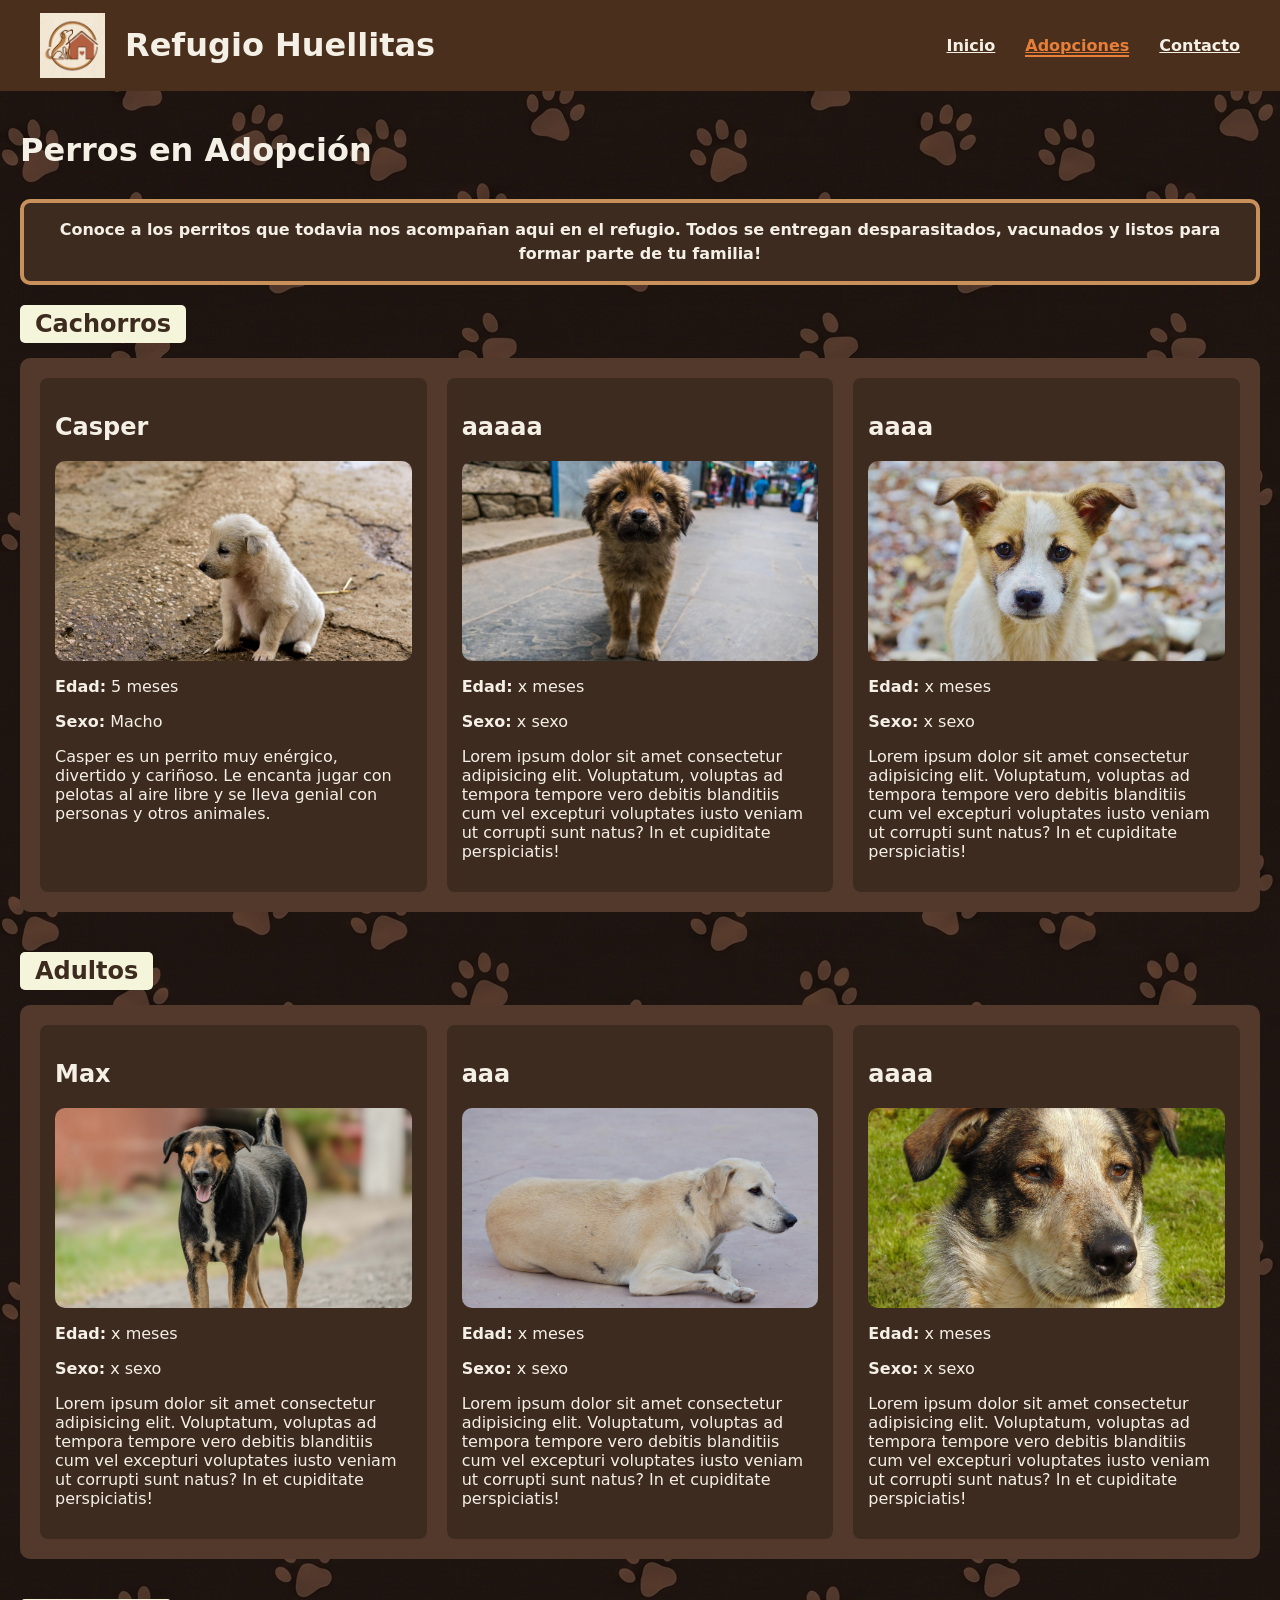
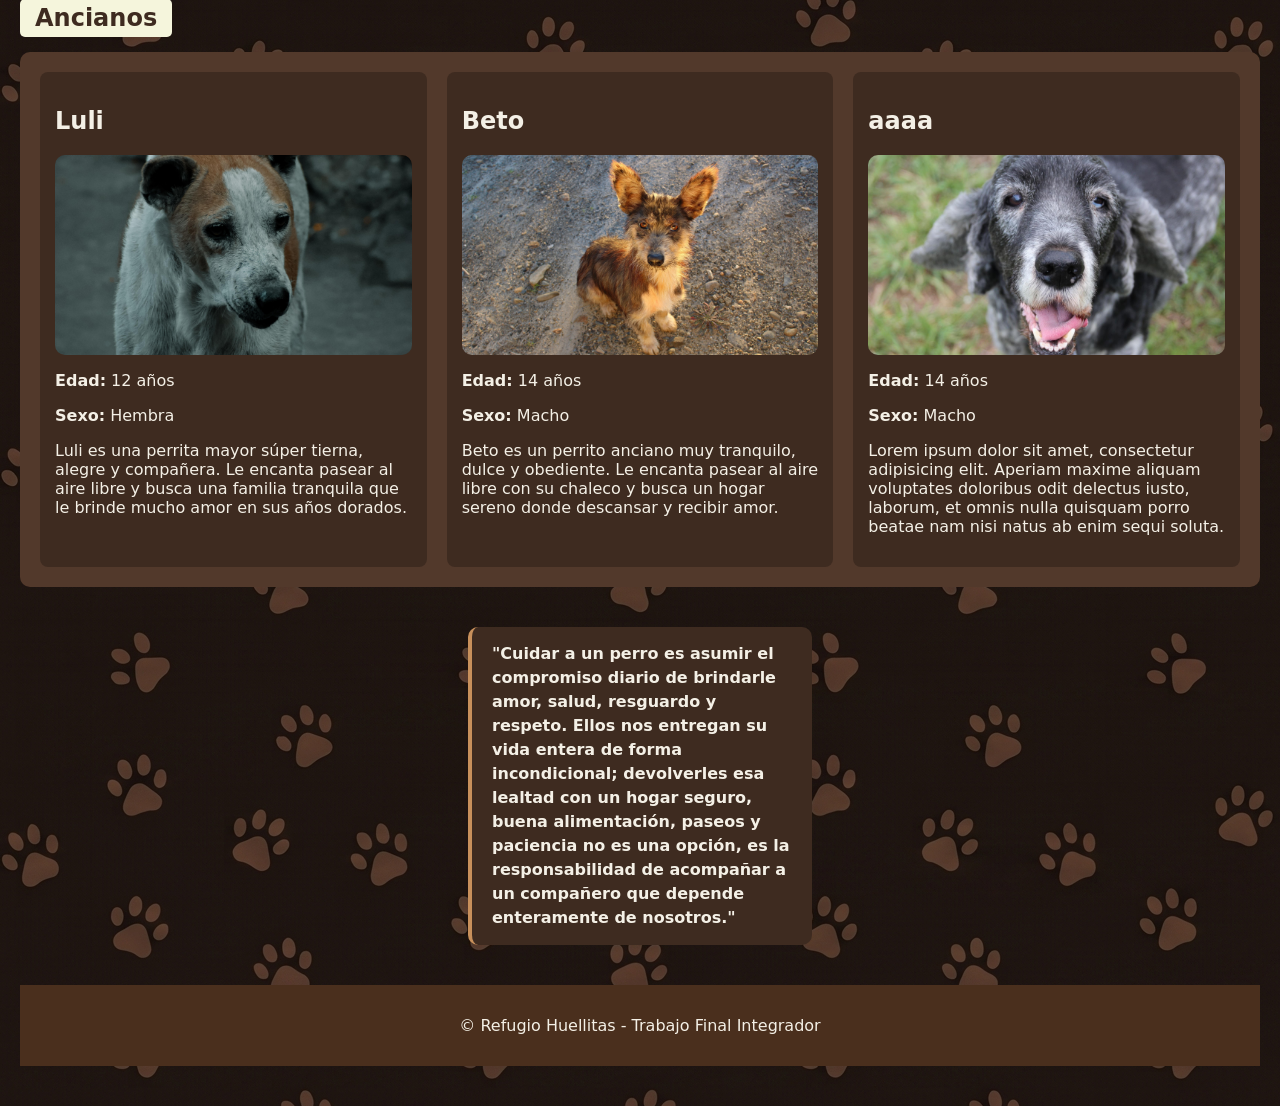
==== commit 21973dcf: "mas detalles en adopcion frase intro, frase final y css de estos mismos" ====
--- a/adopciones.html
+++ b/adopciones.html
@@ -25,7 +25,7 @@
   
 <main class="contenido-principal">
   <h1>Perros en Adopción</h1>
-  <p>Conoce a nuestros perritos. Todos se entregan desparasitados, vacunados y listos para formar parte de tu familia!</p>
+  <p class="intro-adopcion"><strong>Conoce a los perritos que todavia nos acompañan aqui en el refugio. Todos se entregan desparasitados, vacunados y listos para formar parte de tu familia!</strong></p>
 
     <section class="cat-adopcion">
       <h2 class="titulo-categoria"> Cachorros </h2>
@@ -34,9 +34,9 @@
         <article class="columna-card">
           <h2> Casper </h2>
           <div class="galeria-perro">
-            <img src="Imagenes/casper3.webp" alt="Foto 1 de casper">
+            <img src="Imagenes/perro3.jpg" alt="Foto 1 de casper">
           </div>
-          <p><strong>Edad:</strong> 15 meses </p>
+          <p><strong>Edad:</strong> 5 meses </p>
           <p><strong>Sexo:</strong> Macho </p>
           <p>Casper es un perrito muy enérgico, divertido y cariñoso. Le encanta jugar con pelotas al aire libre y se lleva genial con personas y otros animales.</p>
         </article>
@@ -44,7 +44,7 @@
         <article class="columna-card">
           <h2> aaaaa </h2>
           <div class="galeria-perro">
-            <img src="Imagenes/" alt="Foto 1 de ">
+            <img src="Imagenes/perro 7.jpg" alt="Foto 1 de ">
           </div>
           <p><strong>Edad:</strong> x meses</p>
           <p><strong>Sexo:</strong> x sexo</p>
@@ -54,7 +54,7 @@
         <article class="columna-card">
           <h2> aaaa </h2>
           <div class="galeria-perro">
-            <img src="Imagenes/" alt="Foto 1 de ">
+            <img src="Imagenes/perro 6.jpg" alt="Foto 1 de ">
           </div>
           <p><strong>Edad:</strong> x meses</p>
           <p><strong>Sexo:</strong> x sexo</p>
@@ -72,12 +72,33 @@
         <article class="columna-card">
           <h2> Max </h2>
           <div class="galeria-perro">
-            <img src="Imagenes/max1.webp" alt="Foto 1 de max ">
+            <img src="Imagenes/perro1.jpg" alt="Foto 1 de max ">
           </div>
           <p><strong>Edad:</strong> x meses</p>
           <p><strong>Sexo:</strong> x sexo</p>
           <p>Lorem ipsum dolor sit amet consectetur adipisicing elit. Voluptatum, voluptas ad tempora tempore vero debitis blanditiis cum vel excepturi voluptates iusto veniam ut corrupti sunt natus? In et cupiditate perspiciatis!</p>
         </article>
+
+        <article class="columna-card">
+          <h2> aaa </h2>
+          <div class="galeria-perro">
+            <img src="Imagenes/perro4.jpg" alt="Foto 1 de max ">
+          </div>
+          <p><strong>Edad:</strong> x meses</p>
+          <p><strong>Sexo:</strong> x sexo</p>
+          <p>Lorem ipsum dolor sit amet consectetur adipisicing elit. Voluptatum, voluptas ad tempora tempore vero debitis blanditiis cum vel excepturi voluptates iusto veniam ut corrupti sunt natus? In et cupiditate perspiciatis!</p>
+        </article>
+    
+        <article class="columna-card">
+          <h2> aaaa </h2>
+          <div class="galeria-perro">
+            <img src="Imagenes/perro2.jpg" alt="Foto 1 de max ">
+          </div>
+          <p><strong>Edad:</strong> x meses</p>
+          <p><strong>Sexo:</strong> x sexo</p>
+          <p>Lorem ipsum dolor sit amet consectetur adipisicing elit. Voluptatum, voluptas ad tempora tempore vero debitis blanditiis cum vel excepturi voluptates iusto veniam ut corrupti sunt natus? In et cupiditate perspiciatis!</p>
+        </article>
+    
     
       </div>
     </section>
@@ -90,7 +111,7 @@
         <article class="columna-card">
           <h2> Luli </h2>
           <div class="galeria-perro">
-            <img src="Imagenes/luli1.webp" alt="Foto 1 de luli">
+            <img src="Imagenes/perro 9.jpg" alt="Foto 1 de luli">
           </div>
           <p><strong>Edad:</strong> 12 años</p>
           <p><strong>Sexo:</strong> Hembra</p>
@@ -100,17 +121,30 @@
         <article class="columna-card">
           <h2> Beto </h2>
           <div class="galeria-perro">
-            <img src="Imagenes/beto1.webp" alt="Foto 1 de beto">
+            <img src="Imagenes/perro 11.jpg" alt="Foto 1 de beto">
           </div>
           <p><strong>Edad:</strong> 14 años</p>
           <p><strong>Sexo:</strong> Macho</p>
           <p>Beto es un perrito anciano muy tranquilo, dulce y obediente. Le encanta pasear al aire libre con su chaleco y busca un hogar sereno donde descansar y recibir amor.</p>
         </article>
 
+         <article class="columna-card">
+          <h2> aaaa </h2>
+          <div class="galeria-perro">
+            <img src="Imagenes/perro13.jpg" alt="Foto 1 de beto">
+          </div>
+          <p><strong>Edad:</strong> 14 años</p>
+          <p><strong>Sexo:</strong> Macho</p>
+          <p>Lorem ipsum dolor sit amet, consectetur adipisicing elit. Aperiam maxime aliquam voluptates doloribus odit delectus iusto, laborum, et omnis nulla quisquam porro beatae nam nisi natus ab enim sequi soluta.</p>
+        </article>
+
         
     
       </div>
     </section>
+    
+    <p class="frase-concientizacion"><strong>"Cuidar a un perro es asumir el compromiso diario de brindarle amor, salud, resguardo y respeto. Ellos nos entregan su vida entera de forma incondicional; devolverles esa lealtad con un hogar seguro, buena alimentación, paseos y paciencia no es una opción, es la responsabilidad de acompañar a un compañero que depende enteramente de nosotros."</strong></p>
+    
   </main>
   
   
--- a/CSS/estilos.css
+++ b/CSS/estilos.css
@@ -184,7 +184,7 @@
 }
 
 .columna-card {
-    flex: 1 1 calc(33.333% - 20px); /* 3 columnas en escritorio */
+    flex: 1 1 calc(33.333% - 20px); /* 3 columnas en escritorio, si hay mas, bajan*/
     background-color: #3E2B20;
     padding: 15px;
     border-radius: 8px;
@@ -198,16 +198,37 @@
     gap: 10px;           
     margin-top: 12px;
     margin-bottom: 12px;  
+    width: 100%;
 }
 
 /* ajustes para las imagenes del flexbox*/
 .galeria-perro img {
-    flex: 1;
-    width: 100%;
-    height: 220px;          
-    object-fit: contain;    
+    flex: 1; 
+    width: 100%;
+    height: 200px;          
+    object-fit:cover;    
     background-color: #1A1412; 
     border-radius: 10px;
+}
+
+.intro-adopcion {
+    background-color: #3E2B20;
+    border: 4px solid #C8905B;
+    padding: 15px 20px;
+    margin: 30px auto 10px auto;
+    border-radius: 10px;
+    text-align: center;
+    line-height: 1.5;
+}
+
+.frase-concientizacion {
+    background-color: #3E2B20;
+    border-left: 4px solid #C8905B;
+    padding: 15px 20px;
+    margin: 30px auto 10px auto;
+    border-radius: 10px;
+    max-width: 300px;
+    line-height: 1.5;
 }
 
 /* FORMULARIO */
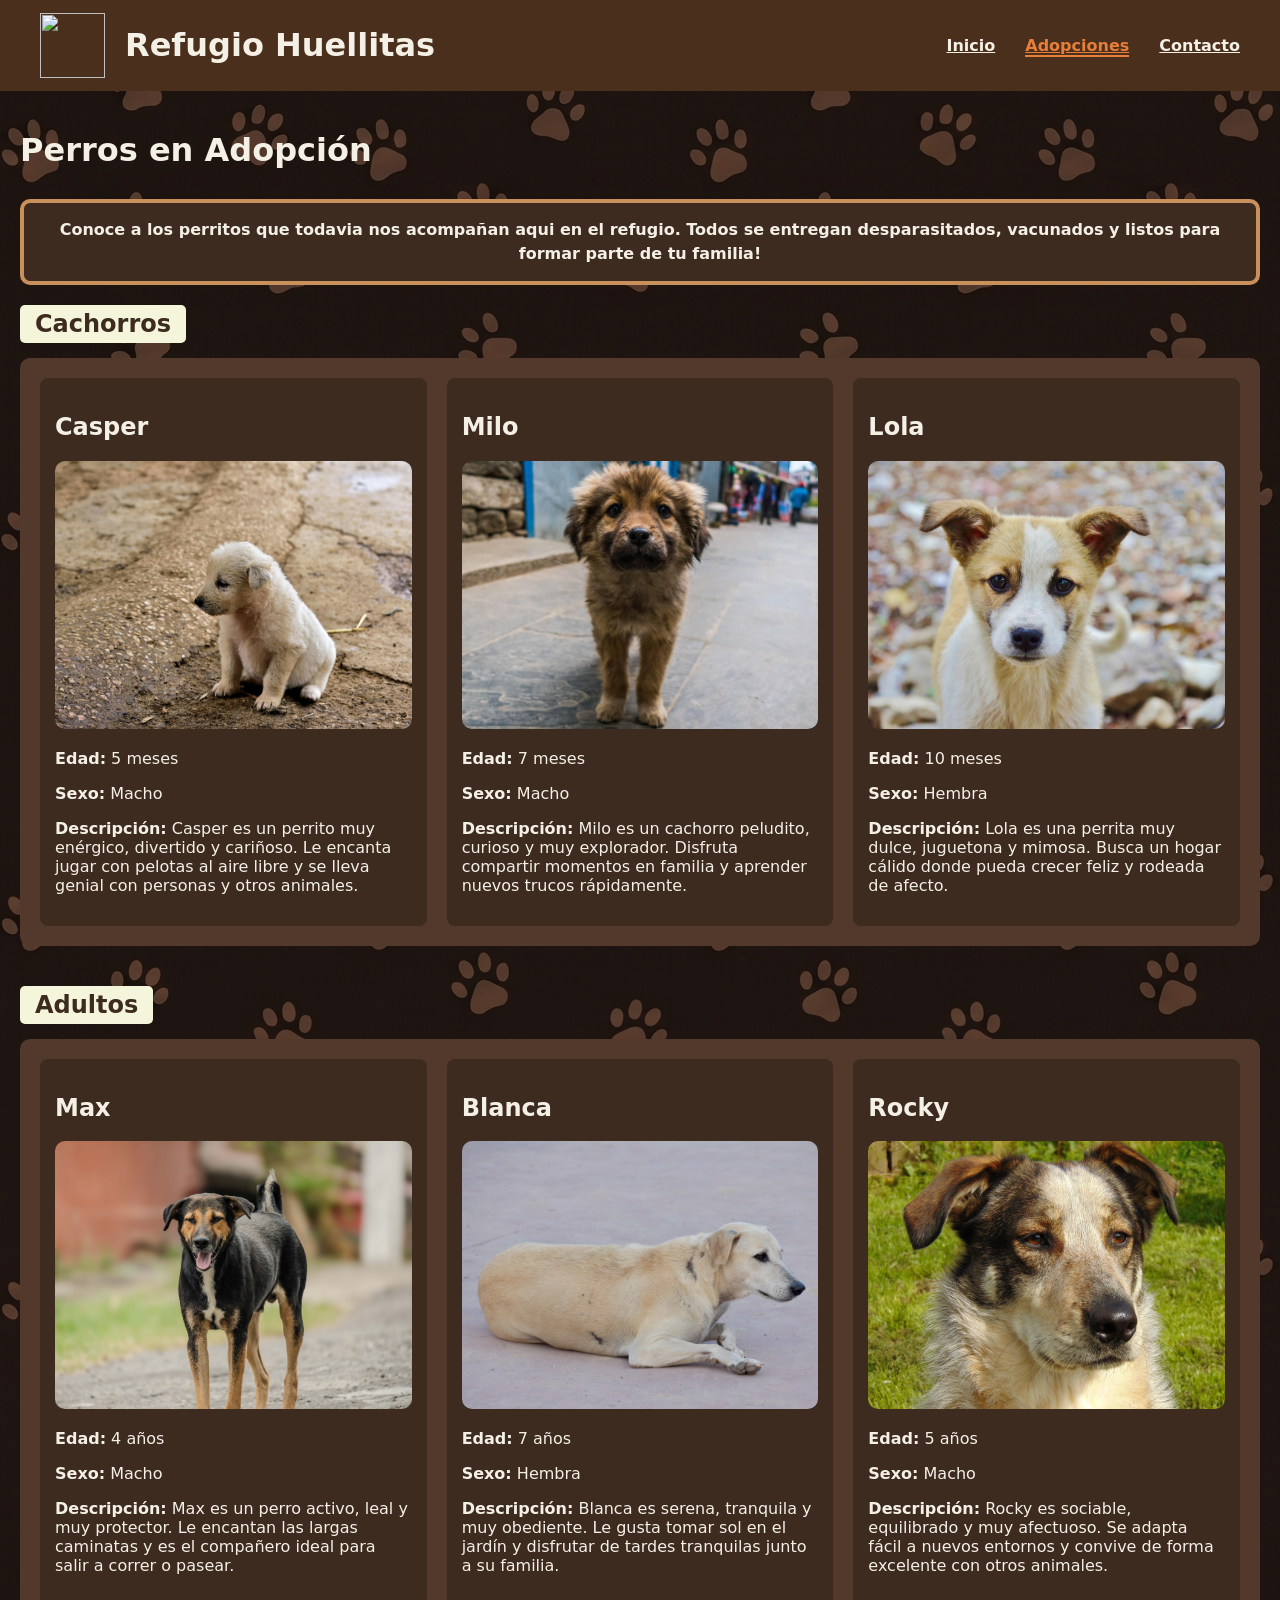
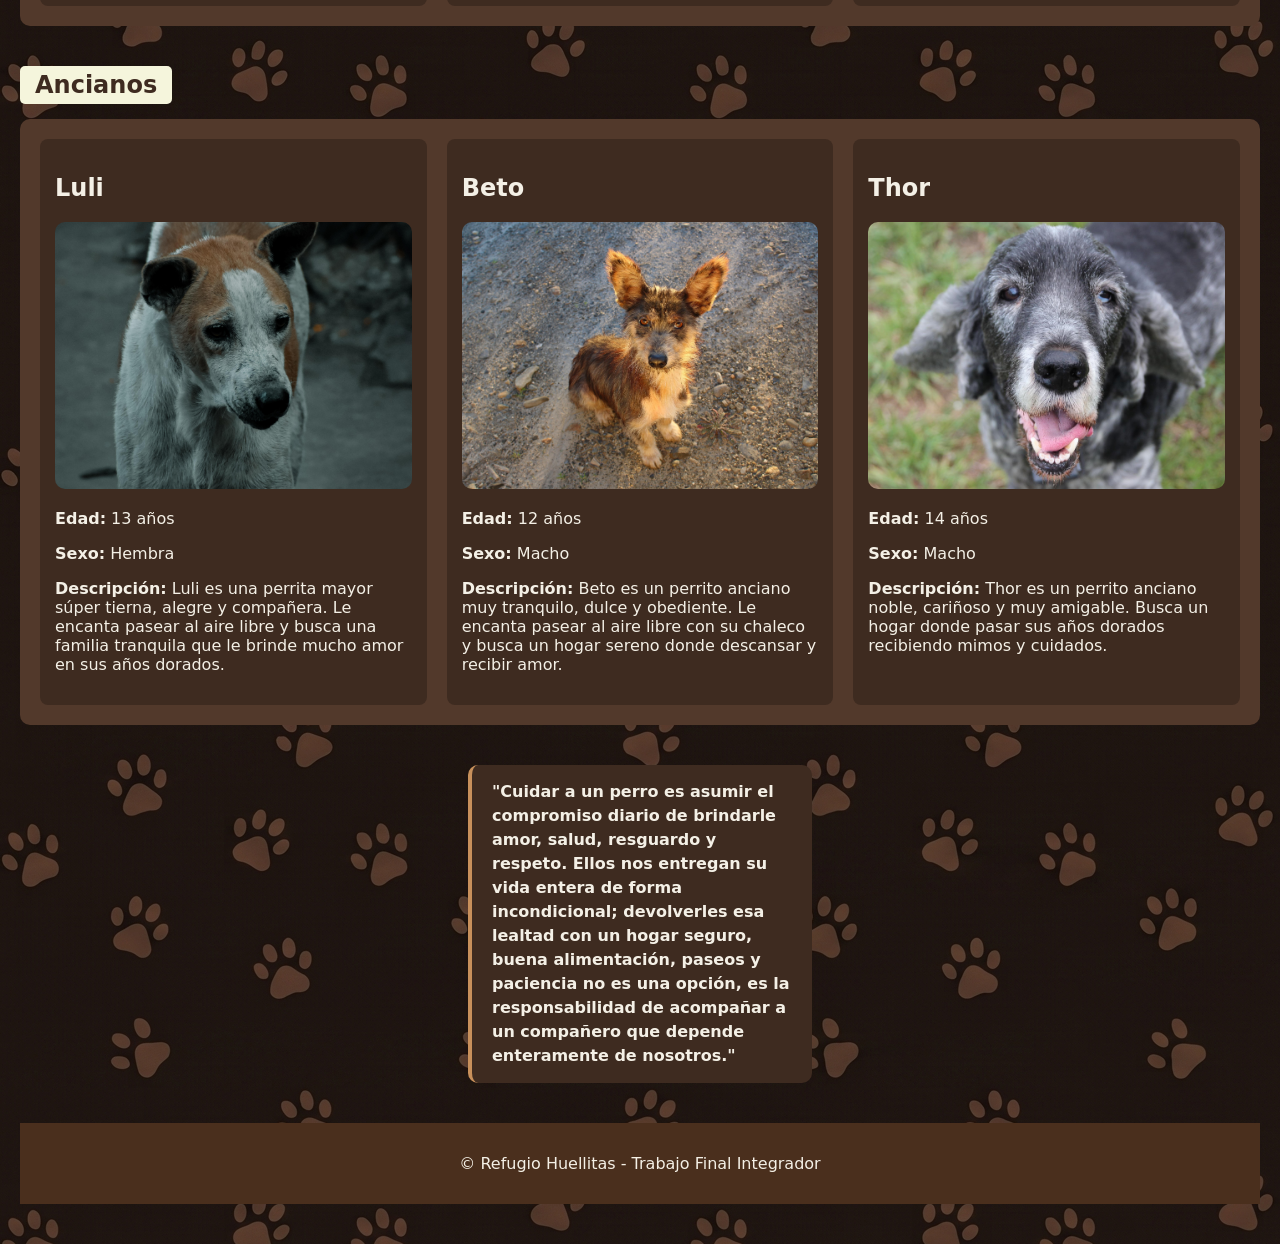
==== commit 976ed345: "diseño responsive diseño adaptado a pantallas de menos de 780px con un media query, tambien se compl" ====
--- a/adopciones.html
+++ b/adopciones.html
@@ -27,127 +27,119 @@
   <h1>Perros en Adopción</h1>
   <p class="intro-adopcion"><strong>Conoce a los perritos que todavia nos acompañan aqui en el refugio. Todos se entregan desparasitados, vacunados y listos para formar parte de tu familia!</strong></p>
 
-    <section class="cat-adopcion">
-      <h2 class="titulo-categoria"> Cachorros </h2>
-      
-      <div class="grilla-perros">
-        <article class="columna-card">
-          <h2> Casper </h2>
-          <div class="galeria-perro">
-            <img src="Imagenes/perro3.jpg" alt="Foto 1 de casper">
-          </div>
-          <p><strong>Edad:</strong> 5 meses </p>
-          <p><strong>Sexo:</strong> Macho </p>
-          <p>Casper es un perrito muy enérgico, divertido y cariñoso. Le encanta jugar con pelotas al aire libre y se lleva genial con personas y otros animales.</p>
-        </article>
+  <section class="cat-adopcion">
+    <h2 class="titulo-categoria"> Cachorros </h2>
+    
+    <div class="grilla-perros">
+      <article class="columna-card">
+        <h2> Casper </h2>
+        <div class="galeria-perro">
+          <img src="Imagenes/Casper.jpg" alt="Cachorro blanco mestizo sentado en el suelo">
+        </div>
+        <p><strong>Edad:</strong> 5 meses</p>
+        <p><strong>Sexo:</strong> Macho</p>
+        <p><strong>Descripción:</strong> Casper es un perrito muy enérgico, divertido y cariñoso. Le encanta jugar con pelotas al aire libre y se lleva genial con personas y otros animales.</p>
+      </article>
 
-        <article class="columna-card">
-          <h2> aaaaa </h2>
-          <div class="galeria-perro">
-            <img src="Imagenes/perro 7.jpg" alt="Foto 1 de ">
-          </div>
-          <p><strong>Edad:</strong> x meses</p>
-          <p><strong>Sexo:</strong> x sexo</p>
-          <p>Lorem ipsum dolor sit amet consectetur adipisicing elit. Voluptatum, voluptas ad tempora tempore vero debitis blanditiis cum vel excepturi voluptates iusto veniam ut corrupti sunt natus? In et cupiditate perspiciatis!</p>
-        </article>
+      <article class="columna-card">
+        <h2> Milo </h2>
+        <div class="galeria-perro">
+          <img src="Imagenes/Milo.jpg" alt="Cachorro de pelaje marrón y aspecto esponjoso mirando a la cámara">
+        </div>
+        <p><strong>Edad:</strong> 7 meses</p>
+        <p><strong>Sexo:</strong> Macho</p>
+        <p><strong>Descripción:</strong> Milo es un cachorro peludito, curioso y muy explorador. Disfruta compartir momentos en familia y aprender nuevos trucos rápidamente.</p>
+      </article>
 
-        <article class="columna-card">
-          <h2> aaaa </h2>
-          <div class="galeria-perro">
-            <img src="Imagenes/perro 6.jpg" alt="Foto 1 de ">
-          </div>
-          <p><strong>Edad:</strong> x meses</p>
-          <p><strong>Sexo:</strong> x sexo</p>
-          <p>Lorem ipsum dolor sit amet consectetur adipisicing elit. Voluptatum, voluptas ad tempora tempore vero debitis blanditiis cum vel excepturi voluptates iusto veniam ut corrupti sunt natus? In et cupiditate perspiciatis!</p>
-        </article>
+      <article class="columna-card">
+        <h2> Lola </h2>
+        <div class="galeria-perro">
+          <img src="Imagenes/Lola.jpg" alt="Cachorrita de manchas marrones y blancas mirando fijamente a la cámara">
+        </div>
+        <p><strong>Edad:</strong> 10 meses</p>
+        <p><strong>Sexo:</strong> Hembra</p>
+        <p><strong>Descripción:</strong> Lola es una perrita muy dulce, juguetona y mimosa. Busca un hogar cálido donde pueda crecer feliz y rodeada de afecto.</p>
+      </article>
+    </div>
+  </section>
 
-      
-      </div>
-    </section>
+  <section class="cat-adopcion">
+    <h2 class="titulo-categoria"> Adultos </h2>
+  
+    <div class="grilla-perros">
+      <article class="columna-card">
+        <h2> Max </h2>
+        <div class="galeria-perro">
+          <img src="Imagenes/Max.jpg" alt="Perro adulto de tamaño mediano parado al aire libre">
+        </div>
+        <p><strong>Edad:</strong> 4 años</p>
+        <p><strong>Sexo:</strong> Macho</p>
+        <p><strong>Descripción:</strong> Max es un perro activo, leal y muy protector. Le encantan las largas caminatas y es el compañero ideal para salir a correr o pasear.</p>
+      </article>
 
-    <section class="cat-adopcion">
-      <h2 class="titulo-categoria"> Adultos </h2>
+      <article class="columna-card">
+        <h2> Blanca </h2>
+        <div class="galeria-perro">
+          <img src="Imagenes/Blanca.jpg" alt="Perrita mestiza de color blanco descansando serenamente en el suelo">
+        </div>
+        <p><strong>Edad:</strong> 7 años</p>
+        <p><strong>Sexo:</strong> Hembra</p>
+        <p><strong>Descripción:</strong> Blanca es serena, tranquila y muy obediente. Le gusta tomar sol en el jardín y disfrutar de tardes tranquilas junto a su familia.</p>
+      </article>
+  
+      <article class="columna-card">
+        <h2> Rocky </h2>
+        <div class="galeria-perro">
+          <img src="Imagenes/Rocky.jpg" alt="Retrato en primer plano de perro adulto mestizo mirando de frente">
+        </div>
+        <p><strong>Edad:</strong> 5 años</p>
+        <p><strong>Sexo:</strong> Macho</p>
+        <p><strong>Descripción:</strong> Rocky es sociable, equilibrado y muy afectuoso. Se adapta fácil a nuevos entornos y convive de forma excelente con otros animales.</p>
+      </article>
+    </div>
+  </section>
     
-      <div class="grilla-perros">
-        <article class="columna-card">
-          <h2> Max </h2>
-          <div class="galeria-perro">
-            <img src="Imagenes/perro1.jpg" alt="Foto 1 de max ">
-          </div>
-          <p><strong>Edad:</strong> x meses</p>
-          <p><strong>Sexo:</strong> x sexo</p>
-          <p>Lorem ipsum dolor sit amet consectetur adipisicing elit. Voluptatum, voluptas ad tempora tempore vero debitis blanditiis cum vel excepturi voluptates iusto veniam ut corrupti sunt natus? In et cupiditate perspiciatis!</p>
-        </article>
+  <section class="cat-adopcion">
+    <h2 class="titulo-categoria"> Ancianos </h2>
+    
+    <div class="grilla-perros">
+      <article class="columna-card">
+        <h2> Luli </h2>
+        <div class="galeria-perro">
+          <img src="Imagenes/Luli.jpg" alt="Perrita anciana mestiza mirándote con expresión dulce">
+        </div>
+        <p><strong>Edad:</strong> 13 años</p>
+        <p><strong>Sexo:</strong> Hembra</p>
+        <p><strong>Descripción:</strong> Luli es una perrita mayor súper tierna, alegre y compañera. Le encanta pasear al aire libre y busca una familia tranquila que le brinde mucho amor en sus años dorados.</p>
+      </article>
+    
+      <article class="columna-card">
+        <h2> Beto </h2>
+        <div class="galeria-perro">
+          <img src="Imagenes/Beto.jpg" alt="Perrito mayor pequeño de orejas erguidas mirando a la cámara">
+        </div>
+        <p><strong>Edad:</strong> 12 años</p>
+        <p><strong>Sexo:</strong> Macho</p>
+        <p><strong>Descripción:</strong> Beto es un perrito anciano muy tranquilo, dulce y obediente. Le encanta pasear al aire libre con su chaleco y busca un hogar sereno donde descansar y recibir amor.</p>
+      </article>
 
-        <article class="columna-card">
-          <h2> aaa </h2>
-          <div class="galeria-perro">
-            <img src="Imagenes/perro4.jpg" alt="Foto 1 de max ">
-          </div>
-          <p><strong>Edad:</strong> x meses</p>
-          <p><strong>Sexo:</strong> x sexo</p>
-          <p>Lorem ipsum dolor sit amet consectetur adipisicing elit. Voluptatum, voluptas ad tempora tempore vero debitis blanditiis cum vel excepturi voluptates iusto veniam ut corrupti sunt natus? In et cupiditate perspiciatis!</p>
-        </article>
-    
-        <article class="columna-card">
-          <h2> aaaa </h2>
-          <div class="galeria-perro">
-            <img src="Imagenes/perro2.jpg" alt="Foto 1 de max ">
-          </div>
-          <p><strong>Edad:</strong> x meses</p>
-          <p><strong>Sexo:</strong> x sexo</p>
-          <p>Lorem ipsum dolor sit amet consectetur adipisicing elit. Voluptatum, voluptas ad tempora tempore vero debitis blanditiis cum vel excepturi voluptates iusto veniam ut corrupti sunt natus? In et cupiditate perspiciatis!</p>
-        </article>
+      <article class="columna-card">
+        <h2> Thor </h2>
+        <div class="galeria-perro">
+          <img src="Imagenes/Thor.jpg" alt="Perro senior con hocico canoso y sonrisa alegre mirando de frente">
+        </div>
+        <p><strong>Edad:</strong> 14 años</p>
+        <p><strong>Sexo:</strong> Macho</p>
+        <p><strong>Descripción:</strong> Thor es un perrito anciano noble, cariñoso y muy amigable. Busca un hogar donde pasar sus años dorados recibiendo mimos y cuidados.</p>
+      </article>
+    </div>
+  </section>
+
+  <p class="frase-concientizacion"><strong>"Cuidar a un perro es asumir el compromiso diario de brindarle amor, salud, resguardo y respeto. Ellos nos entregan su vida entera de forma incondicional; devolverles esa lealtad con un hogar seguro, buena alimentación, paseos y paciencia no es una opción, es la responsabilidad de acompañar a un compañero que depende enteramente de nosotros."</strong></p>
+
+</main>
     
     
-      </div>
-    </section>
-      
-    <section class="cat-adopcion">
-      <h2 class="titulo-categoria"> Ancianos </h2>
-      
-      <div class="grilla-perros">
-      
-        <article class="columna-card">
-          <h2> Luli </h2>
-          <div class="galeria-perro">
-            <img src="Imagenes/perro 9.jpg" alt="Foto 1 de luli">
-          </div>
-          <p><strong>Edad:</strong> 12 años</p>
-          <p><strong>Sexo:</strong> Hembra</p>
-          <p>Luli es una perrita mayor súper tierna, alegre y compañera. Le encanta pasear al aire libre y busca una familia tranquila que le brinde mucho amor en sus años dorados.</p>
-        </article>
-      
-        <article class="columna-card">
-          <h2> Beto </h2>
-          <div class="galeria-perro">
-            <img src="Imagenes/perro 11.jpg" alt="Foto 1 de beto">
-          </div>
-          <p><strong>Edad:</strong> 14 años</p>
-          <p><strong>Sexo:</strong> Macho</p>
-          <p>Beto es un perrito anciano muy tranquilo, dulce y obediente. Le encanta pasear al aire libre con su chaleco y busca un hogar sereno donde descansar y recibir amor.</p>
-        </article>
-
-         <article class="columna-card">
-          <h2> aaaa </h2>
-          <div class="galeria-perro">
-            <img src="Imagenes/perro13.jpg" alt="Foto 1 de beto">
-          </div>
-          <p><strong>Edad:</strong> 14 años</p>
-          <p><strong>Sexo:</strong> Macho</p>
-          <p>Lorem ipsum dolor sit amet, consectetur adipisicing elit. Aperiam maxime aliquam voluptates doloribus odit delectus iusto, laborum, et omnis nulla quisquam porro beatae nam nisi natus ab enim sequi soluta.</p>
-        </article>
-
-        
-    
-      </div>
-    </section>
-    
-    <p class="frase-concientizacion"><strong>"Cuidar a un perro es asumir el compromiso diario de brindarle amor, salud, resguardo y respeto. Ellos nos entregan su vida entera de forma incondicional; devolverles esa lealtad con un hogar seguro, buena alimentación, paseos y paciencia no es una opción, es la responsabilidad de acompañar a un compañero que depende enteramente de nosotros."</strong></p>
-    
-  </main>
-  
-  
   <footer>
     <p>&copy; Refugio Huellitas - Trabajo Final Integrador</p>
   </footer>
--- a/CSS/estilos.css
+++ b/CSS/estilos.css
@@ -191,11 +191,7 @@
     box-sizing: border-box;
 }
 
-/* flexbox para cada section de perros */
-.galeria-perro {
-    display: flex;
-    flex-direction: row; 
-    gap: 10px;           
+.galeria-perro {          
     margin-top: 12px;
     margin-bottom: 12px;  
     width: 100%;
@@ -205,9 +201,9 @@
 .galeria-perro img {
     flex: 1; 
     width: 100%;
-    height: 200px;          
-    object-fit:cover;    
-    background-color: #1A1412; 
+    aspect-ratio: 4 / 3;
+    height: auto;          
+    object-fit:cover;   
     border-radius: 10px;
 }
 
@@ -308,4 +304,67 @@
     color: #A8E6CF;
     font-weight: bold;
     margin-top: 15px;
+}
+
+/* =====================================
+    Diseño responsive
+    ==================================== */
+
+    @media (max-width: 780px) {
+    
+    /* estilos globales */
+    body {
+        padding: 150px 15px 50px 15px;
+    }
+
+    .header-principal {
+        flex-direction: column;
+        gap: 10px;
+        padding: 10px;
+    }
+
+    .menu-navegacion ul {
+        gap: 15px;
+    }
+
+    /* seccion inicio */
+    .bienvenida h2 {
+        font-size: 2rem;
+    }
+
+    .bienvenida p {
+        padding: 25px 20px; 
+        font-size: 1.1rem;
+    }
+
+    .seccion-carrusel {
+        margin-top: 30px;
+    }
+
+    .carrusel-contenedor {
+        height: 250px;
+    }
+
+    .seccion-ayuda {
+        margin: 40px 10px;
+    }
+
+    .seccion-ayuda h2 {
+        margin-bottom: 20px;
+    }
+
+    .card-ayuda {
+        flex: 1 1 100%; 
+    }
+
+    /* seccion adopciones */
+    .columna-card {
+        flex: 1 1 100%; 
+    }
+    
+    /* seccion contacto */
+    #form-contacto {
+        padding: 20px 15px;
+        margin: 20px auto;
+    }
 }
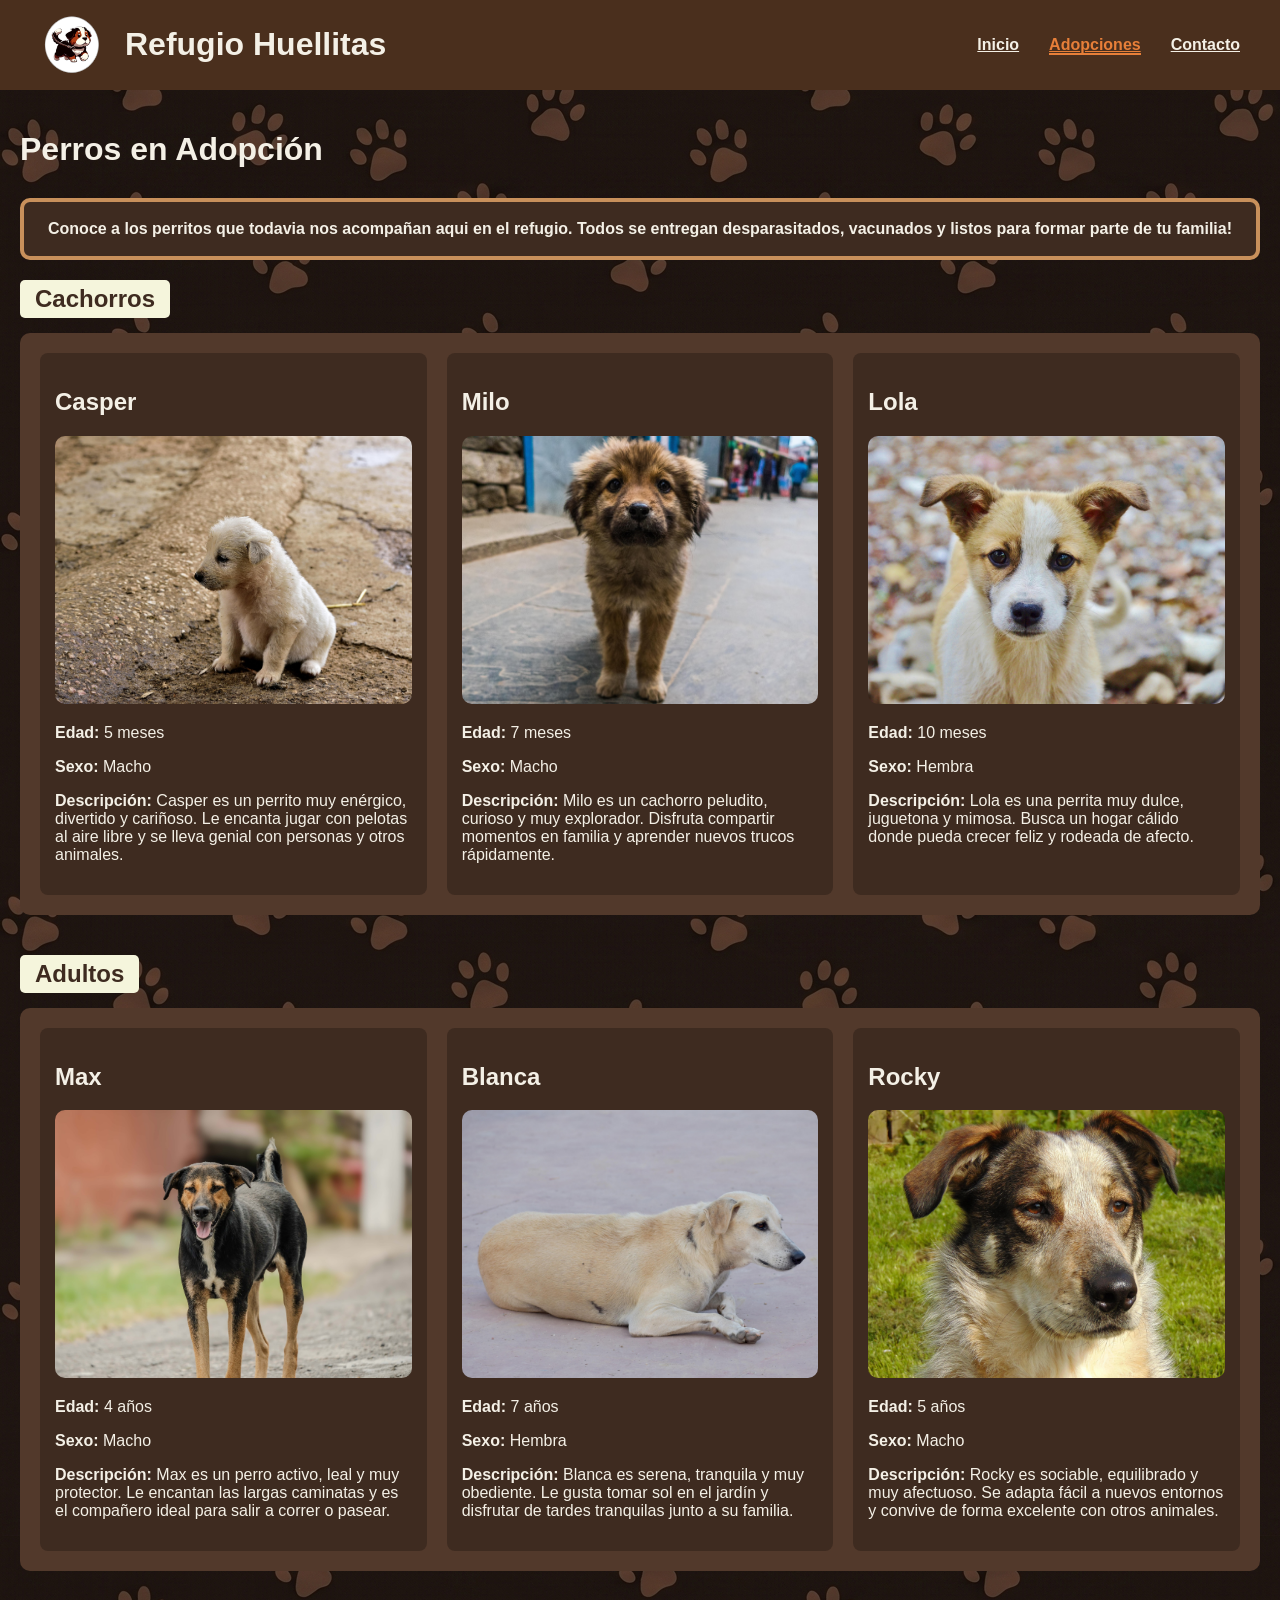
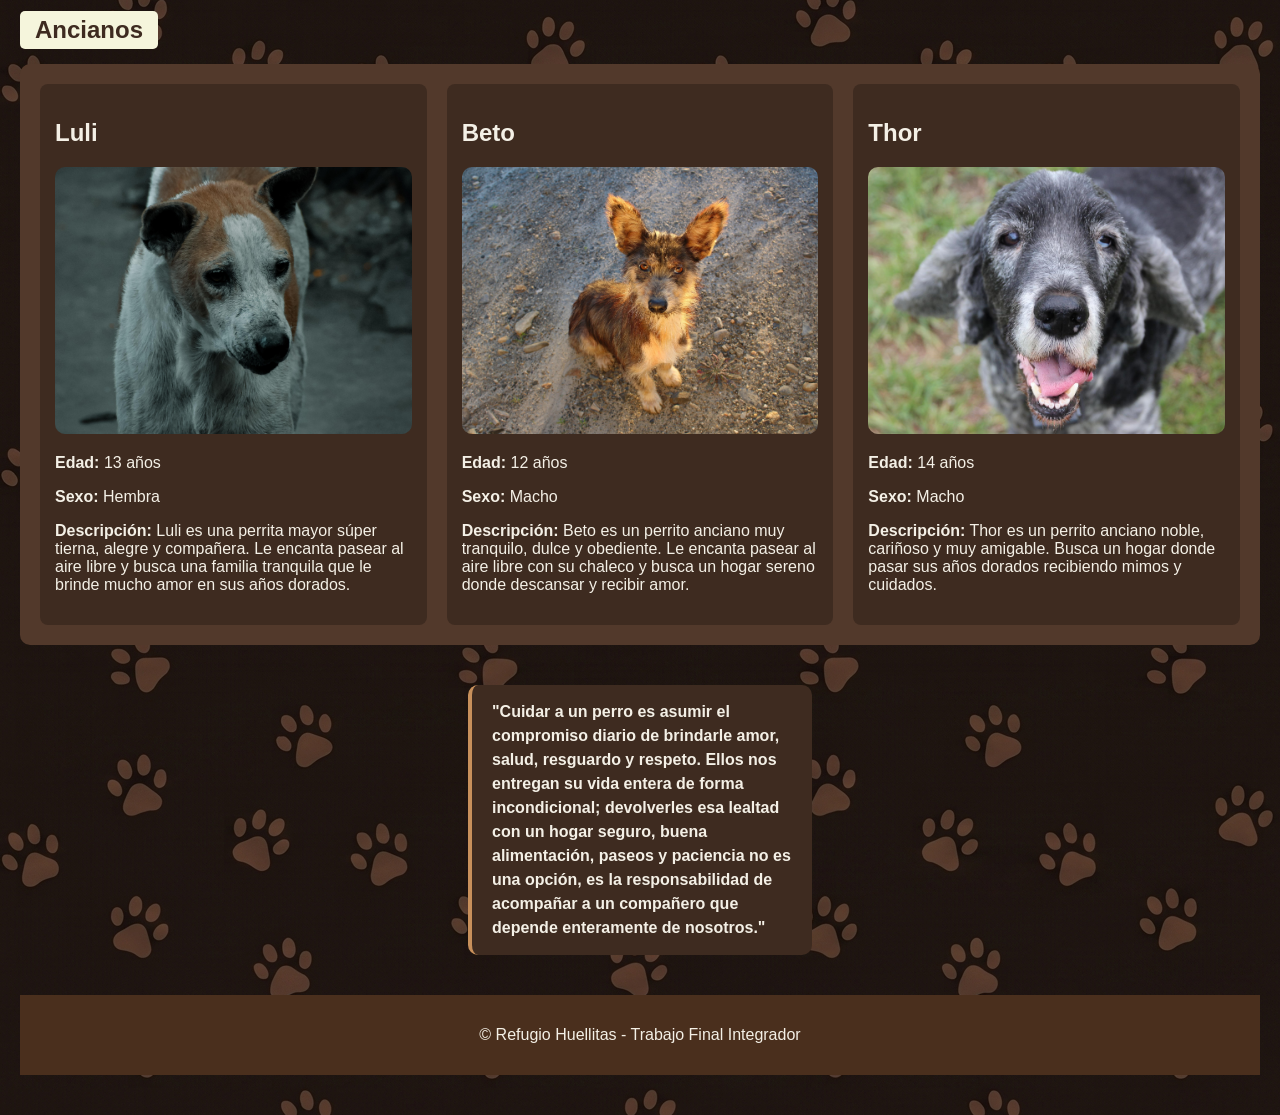
==== commit 3e6d318b: "Fuente agregue una fuente de google y corregi un error en el logo de "adopciones" y "contacto"." ====
--- a/adopciones.html
+++ b/adopciones.html
@@ -10,7 +10,7 @@
 
   <header class="header-principal">
     <div class="logo">
-      <img src="Imagenes/logo-perro.jpg" alt="" class="logo-img">
+      <img src="Imagenes/logo-cachorro.png" alt="" class="logo-img">
       <h1>Refugio Huellitas</h1>
     </div>
     <nav class="menu-navegacion">
--- a/CSS/estilos.css
+++ b/CSS/estilos.css
@@ -5,7 +5,12 @@
     color: #F4F0E6;
     margin: 0;
     padding: 110px 20px 40px 20px;
-    font-family: system-ui, -apple-system, BlinkMacSystemFont, 'Segoe UI', Roboto, Oxygen, Ubuntu, Cantarell, 'Open Sans', 'Helvetica Neue', sans-serif
+    /* fuente de google.fonts */
+    font-family: "Google Sans", sans-serif;
+    font-optical-sizing: auto;
+    font-weight: weight;
+    font-style: normal;
+    font-variation-settings: "GRAD" 0;
 }
 
 .logo h1{
